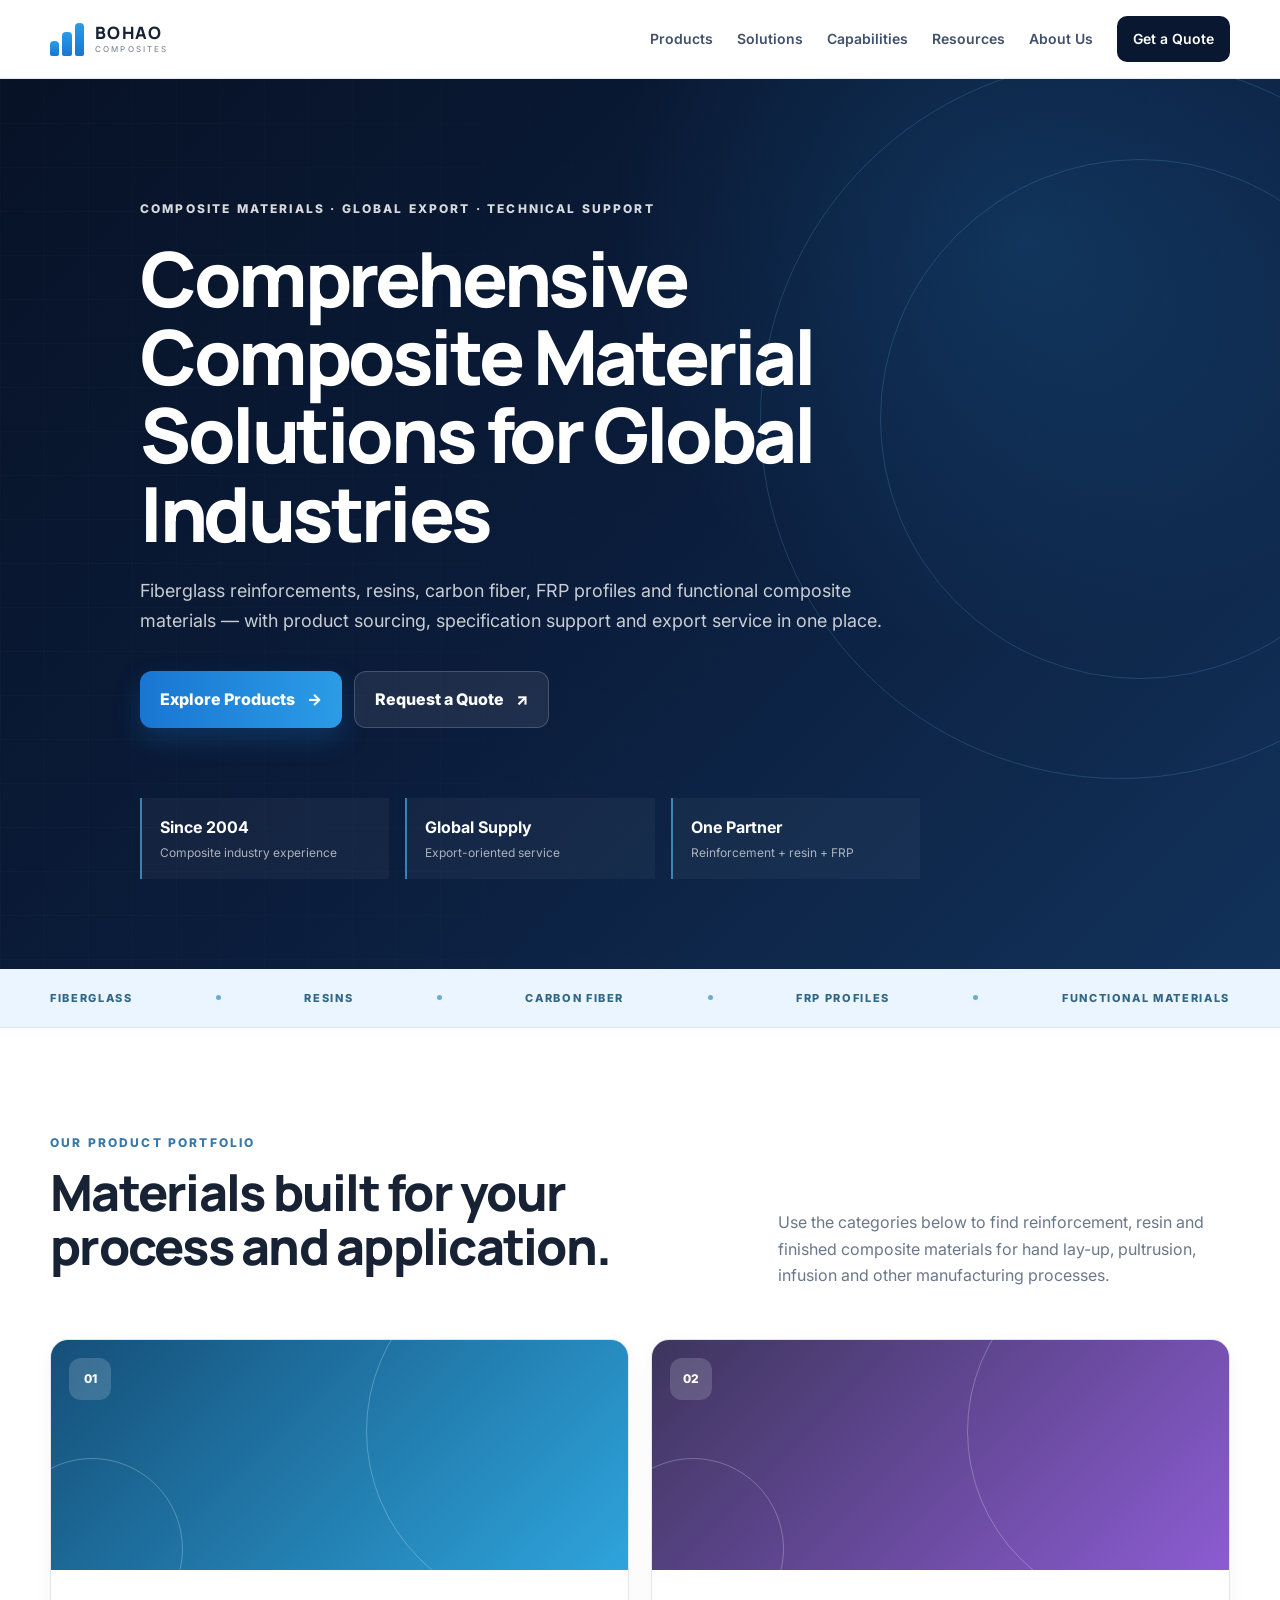
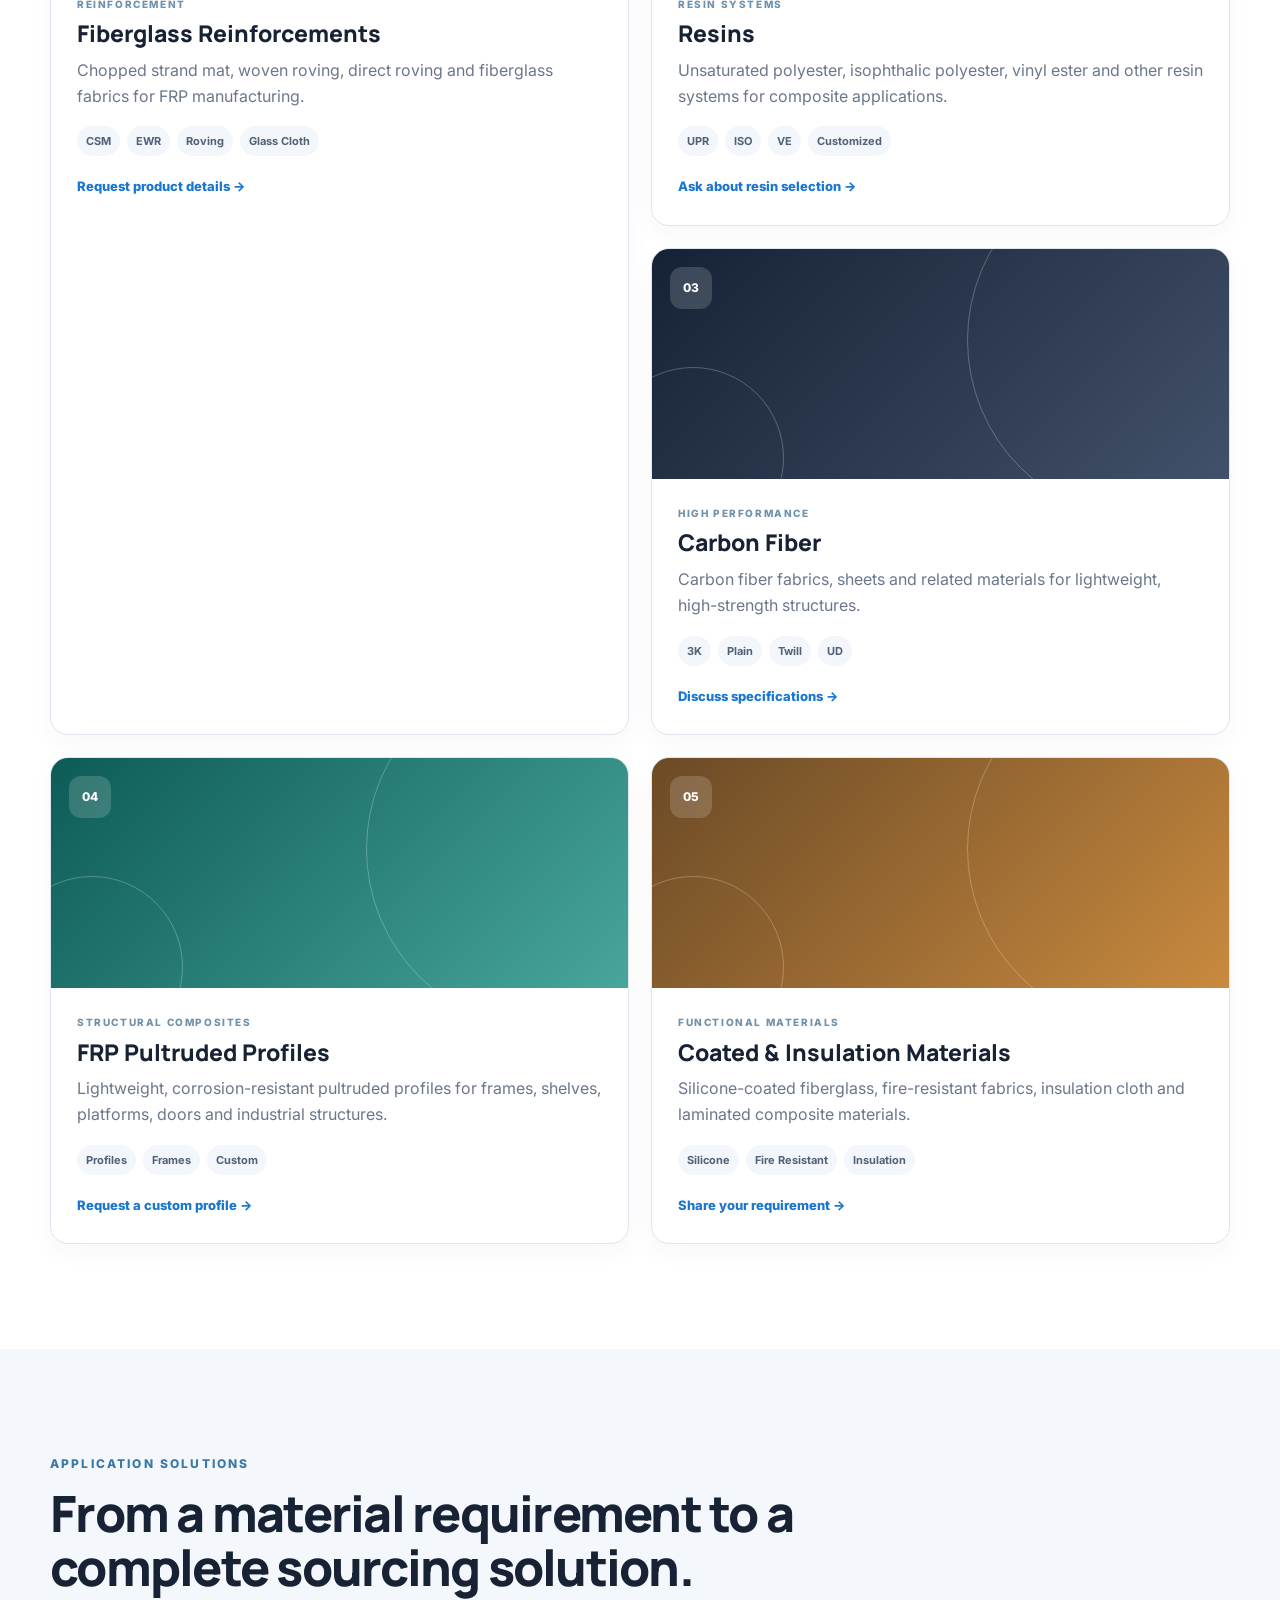
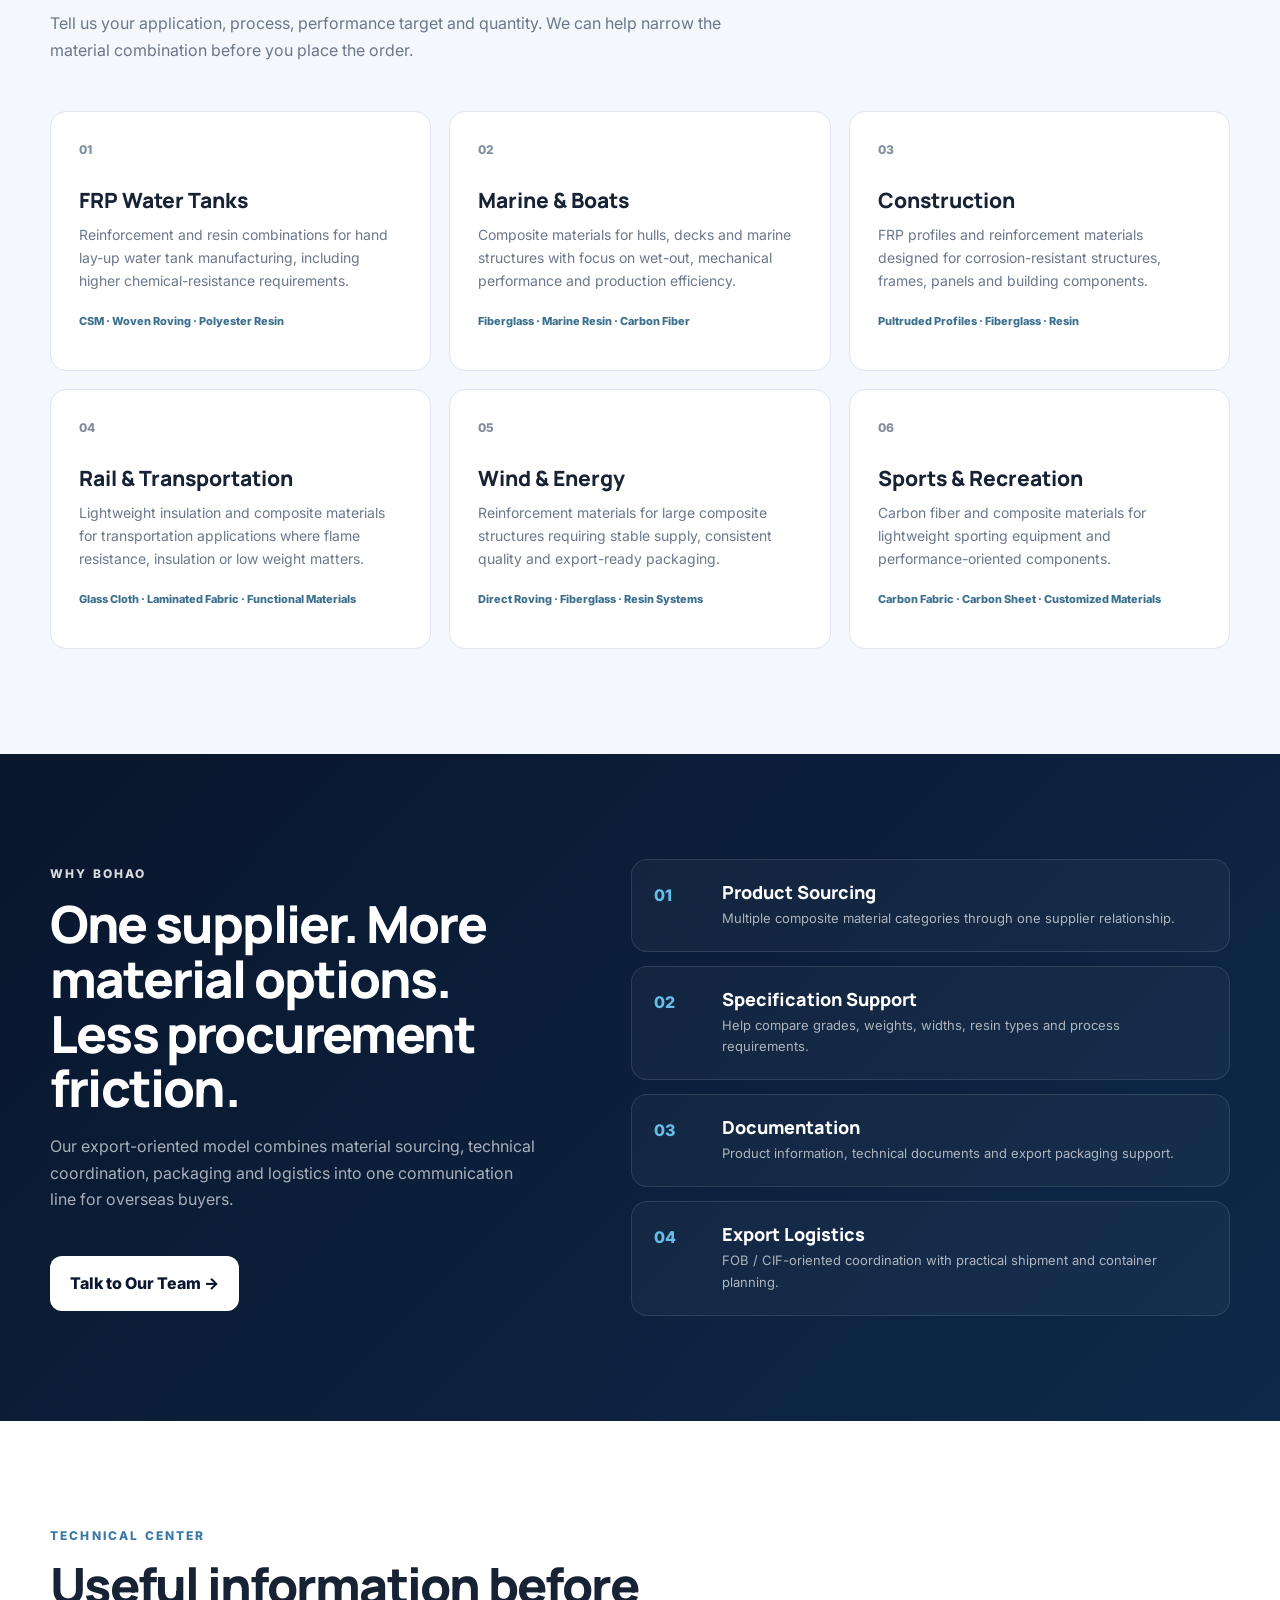
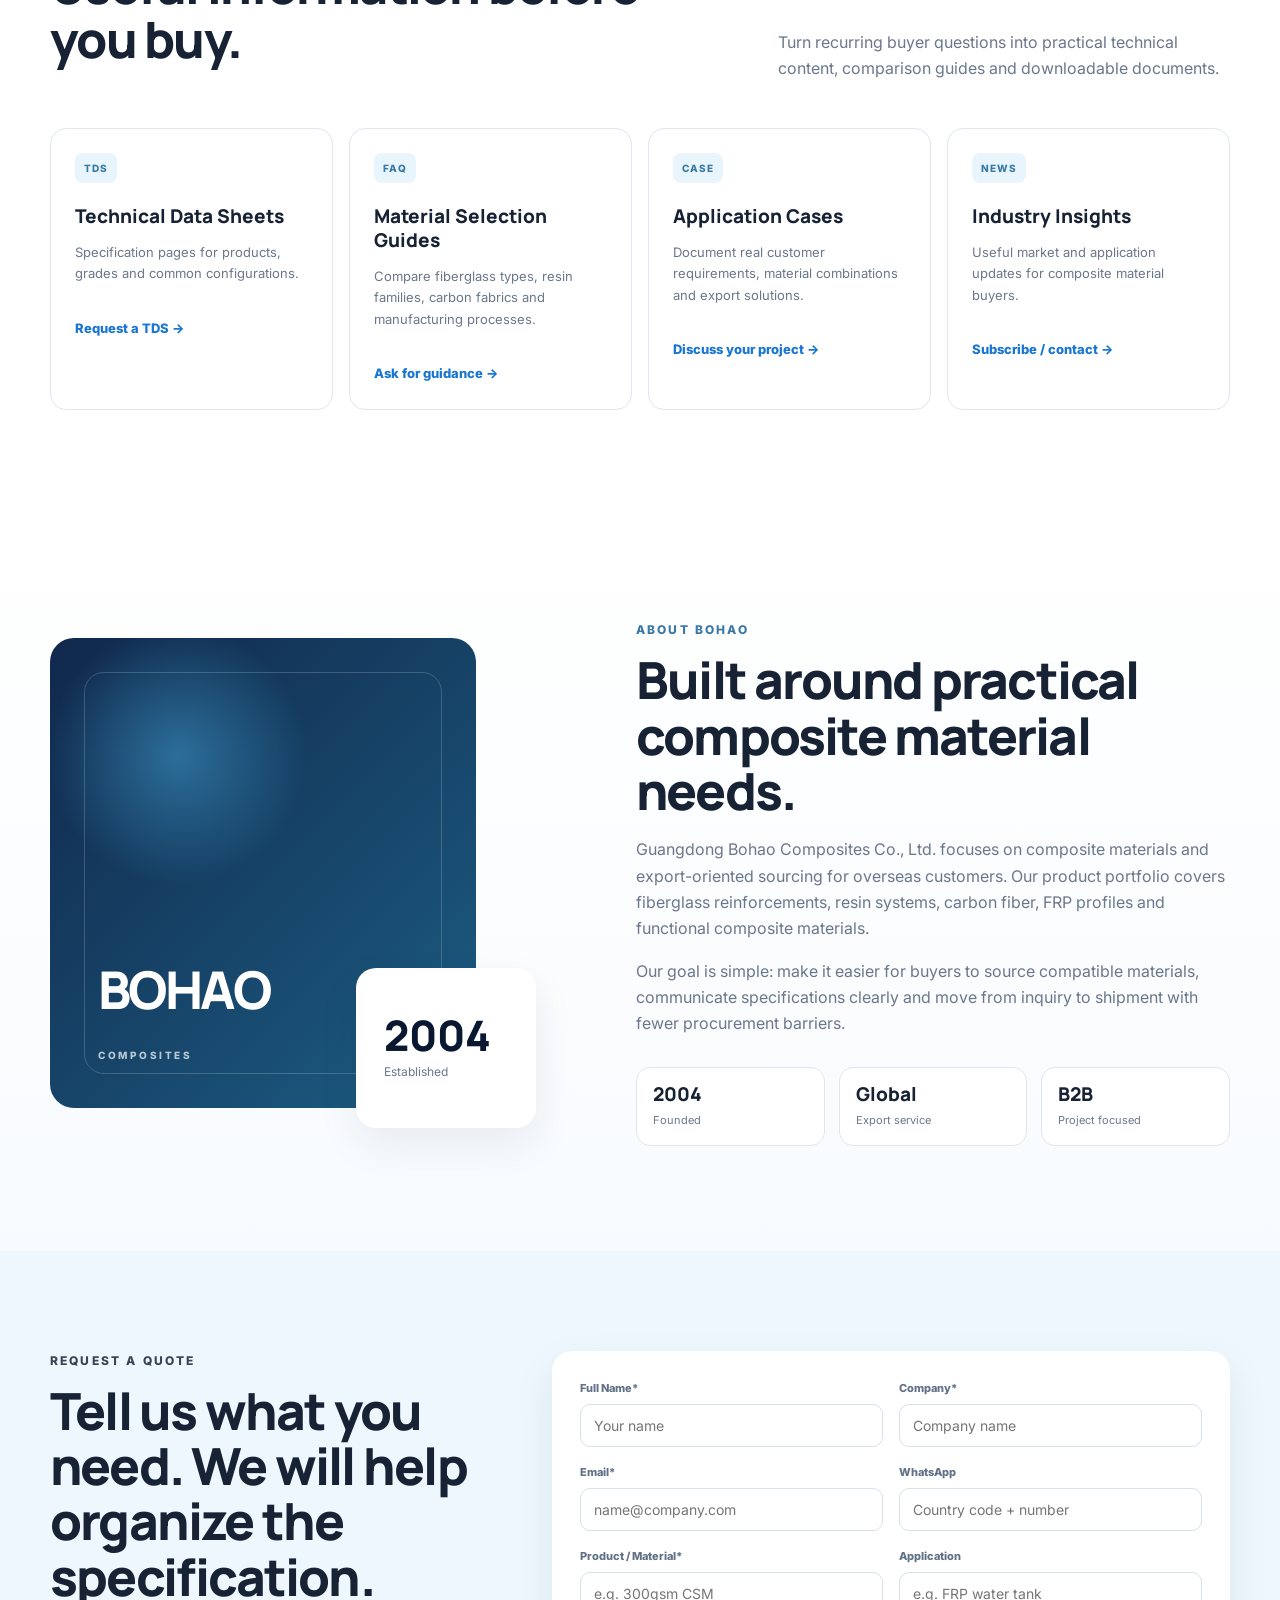
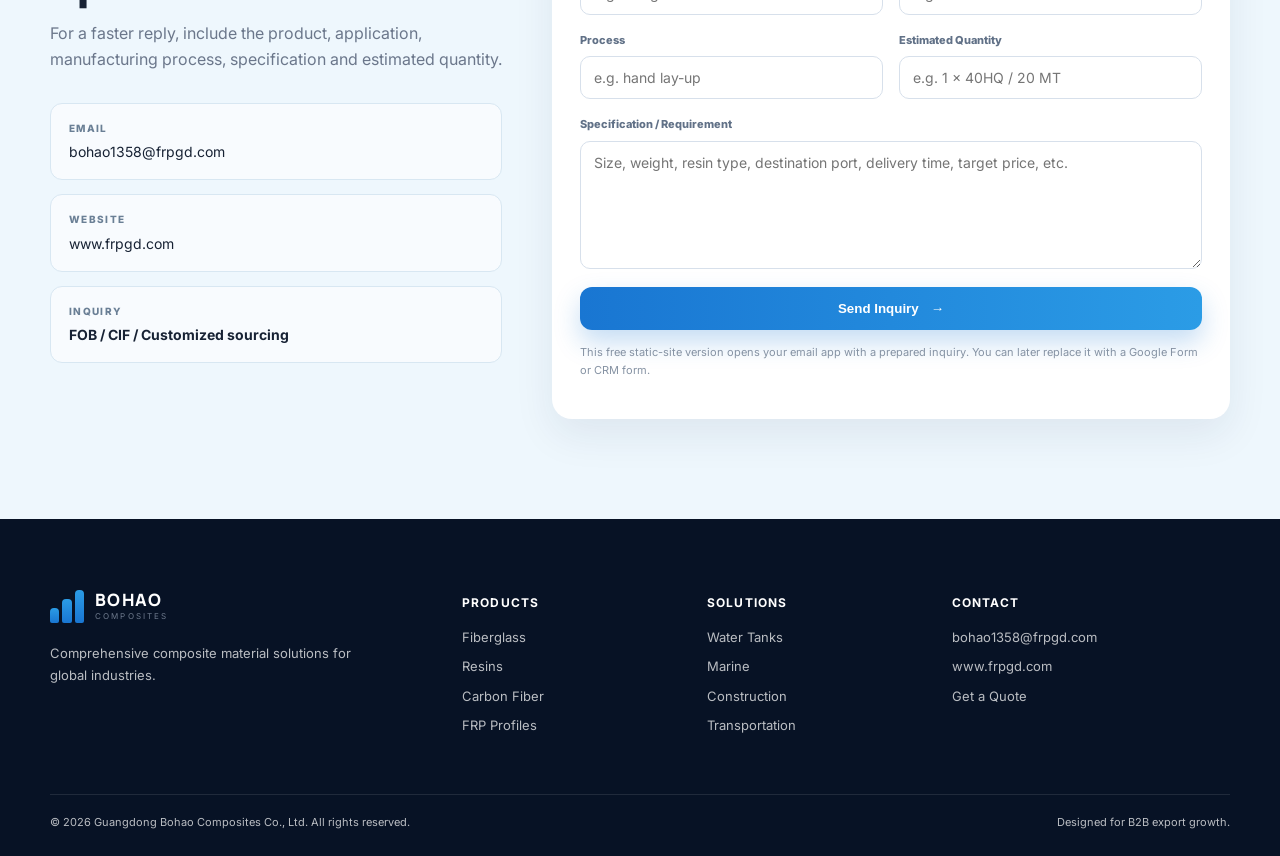
==== index.html @ f8e39180 "Add files via upload" ====
<!DOCTYPE html>
<html lang="en">
<head>
  <meta charset="UTF-8" />
  <meta name="viewport" content="width=device-width, initial-scale=1.0" />
  <meta name="description" content="Bohao Composites — comprehensive composite material solutions for global industries. Fiberglass reinforcements, resins, carbon fiber, FRP pultruded profiles and functional materials." />
  <meta name="keywords" content="fiberglass supplier, fiberglass manufacturer, unsaturated polyester resin, vinyl ester resin, carbon fiber fabric, FRP pultruded profiles, composite materials supplier China, Bohao Composites" />
  <meta name="author" content="Guangdong Bohao Composites Co., Ltd." />
  <meta property="og:title" content="Bohao Composites | Composite Material Solutions" />
  <meta property="og:description" content="Fiberglass, resins, carbon fiber, FRP profiles and technical composite material solutions for global industries." />
  <meta property="og:type" content="website" />
  <title>Bohao Composites | Comprehensive Composite Material Solutions</title>
  <link rel="icon" href="assets/favicon.svg" type="image/svg+xml" />
  <link rel="preconnect" href="https://fonts.googleapis.com" />
  <link rel="preconnect" href="https://fonts.gstatic.com" crossorigin />
  <link href="https://fonts.googleapis.com/css2?family=Inter:wght@400;500;600;700;800&family=Manrope:wght@600;700;800&display=swap" rel="stylesheet" />
  <link rel="stylesheet" href="style.css" />
</head>
<body>
  <header class="site-header" id="top">
    <div class="container nav-wrap">
      <a class="brand" href="#top" aria-label="Bohao Composites home">
        <span class="brand-mark"><span></span><span></span><span></span></span>
        <span class="brand-copy">
          <strong>BOHAO</strong>
          <small>COMPOSITES</small>
        </span>
      </a>
      <button class="nav-toggle" aria-expanded="false" aria-controls="site-nav">☰</button>
      <nav class="site-nav" id="site-nav">
        <a href="#products">Products</a>
        <a href="#solutions">Solutions</a>
        <a href="#capabilities">Capabilities</a>
        <a href="#resources">Resources</a>
        <a href="#about">About Us</a>
        <a class="nav-cta" href="#quote">Get a Quote</a>
      </nav>
    </div>
  </header>

  <main>
    <section class="hero">
      <div class="hero-grid"></div>
      <div class="container hero-content">
        <div class="eyebrow">COMPOSITE MATERIALS · GLOBAL EXPORT · TECHNICAL SUPPORT</div>
        <h1>Comprehensive Composite Material Solutions for Global Industries</h1>
        <p class="hero-lead">Fiberglass reinforcements, resins, carbon fiber, FRP profiles and functional composite materials — with product sourcing, specification support and export service in one place.</p>
        <div class="hero-actions">
          <a class="btn btn-primary" href="#products">Explore Products <span>→</span></a>
          <a class="btn btn-secondary" href="#quote">Request a Quote <span>↗</span></a>
        </div>
        <div class="hero-proof">
          <div><strong>Since 2004</strong><span>Composite industry experience</span></div>
          <div><strong>Global Supply</strong><span>Export-oriented service</span></div>
          <div><strong>One Partner</strong><span>Reinforcement + resin + FRP</span></div>
        </div>
      </div>
      <div class="hero-orb orb-1"></div>
      <div class="hero-orb orb-2"></div>
    </section>

    <section class="ticker-strip">
      <div class="container ticker-inner">
        <span>FIBERGLASS</span><i></i><span>RESINS</span><i></i><span>CARBON FIBER</span><i></i><span>FRP PROFILES</span><i></i><span>FUNCTIONAL MATERIALS</span>
      </div>
    </section>

    <section class="section" id="products">
      <div class="container">
        <div class="section-head split">
          <div>
            <div class="eyebrow dark">OUR PRODUCT PORTFOLIO</div>
            <h2>Materials built for your process and application.</h2>
          </div>
          <p>Use the categories below to find reinforcement, resin and finished composite materials for hand lay-up, pultrusion, infusion and other manufacturing processes.</p>
        </div>

        <div class="product-grid">
          <article class="product-card featured">
            <div class="product-image image-fiberglass"><span>01</span></div>
            <div class="product-body">
              <div class="tag">REINFORCEMENT</div>
              <h3>Fiberglass Reinforcements</h3>
              <p>Chopped strand mat, woven roving, direct roving and fiberglass fabrics for FRP manufacturing.</p>
              <div class="chip-row"><span>CSM</span><span>EWR</span><span>Roving</span><span>Glass Cloth</span></div>
              <a href="#quote" class="text-link">Request product details →</a>
            </div>
          </article>

          <article class="product-card">
            <div class="product-image image-resin"><span>02</span></div>
            <div class="product-body">
              <div class="tag">RESIN SYSTEMS</div>
              <h3>Resins</h3>
              <p>Unsaturated polyester, isophthalic polyester, vinyl ester and other resin systems for composite applications.</p>
              <div class="chip-row"><span>UPR</span><span>ISO</span><span>VE</span><span>Customized</span></div>
              <a href="#quote" class="text-link">Ask about resin selection →</a>
            </div>
          </article>

          <article class="product-card">
            <div class="product-image image-carbon"><span>03</span></div>
            <div class="product-body">
              <div class="tag">HIGH PERFORMANCE</div>
              <h3>Carbon Fiber</h3>
              <p>Carbon fiber fabrics, sheets and related materials for lightweight, high-strength structures.</p>
              <div class="chip-row"><span>3K</span><span>Plain</span><span>Twill</span><span>UD</span></div>
              <a href="#quote" class="text-link">Discuss specifications →</a>
            </div>
          </article>

          <article class="product-card">
            <div class="product-image image-frp"><span>04</span></div>
            <div class="product-body">
              <div class="tag">STRUCTURAL COMPOSITES</div>
              <h3>FRP Pultruded Profiles</h3>
              <p>Lightweight, corrosion-resistant pultruded profiles for frames, shelves, platforms, doors and industrial structures.</p>
              <div class="chip-row"><span>Profiles</span><span>Frames</span><span>Custom</span></div>
              <a href="#quote" class="text-link">Request a custom profile →</a>
            </div>
          </article>

          <article class="product-card">
            <div class="product-image image-functional"><span>05</span></div>
            <div class="product-body">
              <div class="tag">FUNCTIONAL MATERIALS</div>
              <h3>Coated &amp; Insulation Materials</h3>
              <p>Silicone-coated fiberglass, fire-resistant fabrics, insulation cloth and laminated composite materials.</p>
              <div class="chip-row"><span>Silicone</span><span>Fire Resistant</span><span>Insulation</span></div>
              <a href="#quote" class="text-link">Share your requirement →</a>
            </div>
          </article>
        </div>
      </div>
    </section>

    <section class="section soft" id="solutions">
      <div class="container">
        <div class="section-head">
          <div class="eyebrow dark">APPLICATION SOLUTIONS</div>
          <h2>From a material requirement to a complete sourcing solution.</h2>
          <p>Tell us your application, process, performance target and quantity. We can help narrow the material combination before you place the order.</p>
        </div>
        <div class="solution-grid">
          <article class="solution-card"><div class="solution-num">01</div><h3>FRP Water Tanks</h3><p>Reinforcement and resin combinations for hand lay-up water tank manufacturing, including higher chemical-resistance requirements.</p><span>CSM · Woven Roving · Polyester Resin</span></article>
          <article class="solution-card"><div class="solution-num">02</div><h3>Marine &amp; Boats</h3><p>Composite materials for hulls, decks and marine structures with focus on wet-out, mechanical performance and production efficiency.</p><span>Fiberglass · Marine Resin · Carbon Fiber</span></article>
          <article class="solution-card"><div class="solution-num">03</div><h3>Construction</h3><p>FRP profiles and reinforcement materials designed for corrosion-resistant structures, frames, panels and building components.</p><span>Pultruded Profiles · Fiberglass · Resin</span></article>
          <article class="solution-card"><div class="solution-num">04</div><h3>Rail &amp; Transportation</h3><p>Lightweight insulation and composite materials for transportation applications where flame resistance, insulation or low weight matters.</p><span>Glass Cloth · Laminated Fabric · Functional Materials</span></article>
          <article class="solution-card"><div class="solution-num">05</div><h3>Wind &amp; Energy</h3><p>Reinforcement materials for large composite structures requiring stable supply, consistent quality and export-ready packaging.</p><span>Direct Roving · Fiberglass · Resin Systems</span></article>
          <article class="solution-card"><div class="solution-num">06</div><h3>Sports &amp; Recreation</h3><p>Carbon fiber and composite materials for lightweight sporting equipment and performance-oriented components.</p><span>Carbon Fabric · Carbon Sheet · Customized Materials</span></article>
        </div>
      </div>
    </section>

    <section class="section dark-panel" id="capabilities">
      <div class="container capabilities-grid">
        <div>
          <div class="eyebrow">WHY BOHAO</div>
          <h2>One supplier. More material options. Less procurement friction.</h2>
          <p>Our export-oriented model combines material sourcing, technical coordination, packaging and logistics into one communication line for overseas buyers.</p>
          <a class="btn btn-light" href="#quote">Talk to Our Team →</a>
        </div>
        <div class="cap-list">
          <div class="cap-item"><span>01</span><div><h3>Product Sourcing</h3><p>Multiple composite material categories through one supplier relationship.</p></div></div>
          <div class="cap-item"><span>02</span><div><h3>Specification Support</h3><p>Help compare grades, weights, widths, resin types and process requirements.</p></div></div>
          <div class="cap-item"><span>03</span><div><h3>Documentation</h3><p>Product information, technical documents and export packaging support.</p></div></div>
          <div class="cap-item"><span>04</span><div><h3>Export Logistics</h3><p>FOB / CIF-oriented coordination with practical shipment and container planning.</p></div></div>
        </div>
      </div>
    </section>

    <section class="section" id="resources">
      <div class="container">
        <div class="section-head split">
          <div>
            <div class="eyebrow dark">TECHNICAL CENTER</div>
            <h2>Useful information before you buy.</h2>
          </div>
          <p>Turn recurring buyer questions into practical technical content, comparison guides and downloadable documents.</p>
        </div>
        <div class="resource-grid">
          <article class="resource-card"><div class="resource-icon">TDS</div><h3>Technical Data Sheets</h3><p>Specification pages for products, grades and common configurations.</p><a href="#quote" class="text-link">Request a TDS →</a></article>
          <article class="resource-card"><div class="resource-icon">FAQ</div><h3>Material Selection Guides</h3><p>Compare fiberglass types, resin families, carbon fabrics and manufacturing processes.</p><a href="#quote" class="text-link">Ask for guidance →</a></article>
          <article class="resource-card"><div class="resource-icon">CASE</div><h3>Application Cases</h3><p>Document real customer requirements, material combinations and export solutions.</p><a href="#quote" class="text-link">Discuss your project →</a></article>
          <article class="resource-card"><div class="resource-icon">NEWS</div><h3>Industry Insights</h3><p>Useful market and application updates for composite material buyers.</p><a href="#quote" class="text-link">Subscribe / contact →</a></article>
        </div>
      </div>
    </section>

    <section class="section about-section" id="about">
      <div class="container about-grid">
        <div class="about-visual">
          <div class="visual-card large"><div class="visual-label">BOHAO<br/><small>COMPOSITES</small></div></div>
          <div class="visual-card mini"><strong>2004</strong><span>Established</span></div>
        </div>
        <div class="about-copy">
          <div class="eyebrow dark">ABOUT BOHAO</div>
          <h2>Built around practical composite material needs.</h2>
          <p>Guangdong Bohao Composites Co., Ltd. focuses on composite materials and export-oriented sourcing for overseas customers. Our product portfolio covers fiberglass reinforcements, resin systems, carbon fiber, FRP profiles and functional composite materials.</p>
          <p>Our goal is simple: make it easier for buyers to source compatible materials, communicate specifications clearly and move from inquiry to shipment with fewer procurement barriers.</p>
          <div class="about-stats">
            <div><strong>2004</strong><span>Founded</span></div>
            <div><strong>Global</strong><span>Export service</span></div>
            <div><strong>B2B</strong><span>Project focused</span></div>
          </div>
        </div>
      </div>
    </section>

    <section class="quote-section" id="quote">
      <div class="container quote-grid">
        <div class="quote-copy">
          <div class="eyebrow">REQUEST A QUOTE</div>
          <h2>Tell us what you need. We will help organize the specification.</h2>
          <p>For a faster reply, include the product, application, manufacturing process, specification and estimated quantity.</p>
          <div class="contact-lines">
            <div><span>Email</span><a href="mailto:bohao1358@frpgd.com">bohao1358@frpgd.com</a></div>
            <div><span>Website</span><a href="https://www.frpgd.com" target="_blank" rel="noreferrer">www.frpgd.com</a></div>
            <div><span>Inquiry</span><strong>FOB / CIF / Customized sourcing</strong></div>
          </div>
        </div>
        <form class="quote-form" id="quote-form">
          <div class="form-grid">
            <label>Full Name*<input required name="name" type="text" placeholder="Your name" /></label>
            <label>Company*<input required name="company" type="text" placeholder="Company name" /></label>
            <label>Email*<input required name="email" type="email" placeholder="name@company.com" /></label>
            <label>WhatsApp<input name="whatsapp" type="text" placeholder="Country code + number" /></label>
            <label>Product / Material*<input required name="product" type="text" placeholder="e.g. 300gsm CSM" /></label>
            <label>Application<input name="application" type="text" placeholder="e.g. FRP water tank" /></label>
            <label>Process<input name="process" type="text" placeholder="e.g. hand lay-up" /></label>
            <label>Estimated Quantity<input name="quantity" type="text" placeholder="e.g. 1 x 40HQ / 20 MT" /></label>
            <label class="full">Specification / Requirement<textarea name="message" rows="6" placeholder="Size, weight, resin type, destination port, delivery time, target price, etc."></textarea></label>
          </div>
          <button class="btn btn-primary form-btn" type="submit">Send Inquiry <span>→</span></button>
          <p class="form-note">This free static-site version opens your email app with a prepared inquiry. You can later replace it with a Google Form or CRM form.</p>
          <div class="form-status" id="form-status" role="status" aria-live="polite"></div>
        </form>
      </div>
    </section>
  </main>

  <footer class="site-footer">
    <div class="container footer-grid">
      <div>
        <a class="brand footer-brand" href="#top"><span class="brand-mark"><span></span><span></span><span></span></span><span class="brand-copy"><strong>BOHAO</strong><small>COMPOSITES</small></span></a>
        <p>Comprehensive composite material solutions for global industries.</p>
      </div>
      <div><h4>Products</h4><a href="#products">Fiberglass</a><a href="#products">Resins</a><a href="#products">Carbon Fiber</a><a href="#products">FRP Profiles</a></div>
      <div><h4>Solutions</h4><a href="#solutions">Water Tanks</a><a href="#solutions">Marine</a><a href="#solutions">Construction</a><a href="#solutions">Transportation</a></div>
      <div><h4>Contact</h4><a href="mailto:bohao1358@frpgd.com">bohao1358@frpgd.com</a><a href="https://www.frpgd.com" target="_blank" rel="noreferrer">www.frpgd.com</a><a href="#quote">Get a Quote</a></div>
    </div>
    <div class="container footer-bottom"><span>© <span id="year"></span> Guangdong Bohao Composites Co., Ltd. All rights reserved.</span><span>Designed for B2B export growth.</span></div>
  </footer>

  <script src="script.js"></script>
</body>
</html>
---- style.css ----
:root {
  --navy: #0a1730;
  --navy-2: #10284d;
  --ink: #172234;
  --muted: #6b778b;
  --line: #dfe6ef;
  --soft: #f4f7fb;
  --blue: #1976d2;
  --blue-2: #2b9ce6;
  --white: #ffffff;
  --max: 1180px;
  --radius: 18px;
  --shadow: 0 16px 40px rgba(20, 39, 72, .08);
}
* { box-sizing: border-box; }
html { scroll-behavior: smooth; }
body { margin: 0; font-family: Inter, Arial, sans-serif; color: var(--ink); background: #fff; line-height: 1.65; }
a { color: inherit; text-decoration: none; }
.container { width: min(calc(100% - 40px), var(--max)); margin: 0 auto; }
.site-header { position: sticky; top: 0; z-index: 20; background: rgba(255,255,255,.94); backdrop-filter: blur(12px); border-bottom: 1px solid rgba(223,230,239,.85); }
.nav-wrap { min-height: 78px; display: flex; align-items: center; justify-content: space-between; gap: 24px; }
.brand { display: inline-flex; align-items: center; gap: 11px; }
.brand-mark { width: 34px; height: 34px; display: grid; grid-template-columns: repeat(3, 1fr); gap: 3px; align-items: end; }
.brand-mark span { display: block; background: linear-gradient(180deg, var(--blue-2), var(--blue)); border-radius: 4px 4px 2px 2px; }
.brand-mark span:nth-child(1) { height: 15px; }
.brand-mark span:nth-child(2) { height: 24px; }
.brand-mark span:nth-child(3) { height: 33px; }
.brand-copy { display: grid; line-height: 1.05; }
.brand-copy strong { font: 800 17px/1 Manrope, sans-serif; letter-spacing: .08em; }
.brand-copy small { margin-top: 4px; color: #6e7a8d; font-size: 8px; letter-spacing: .27em; }
.site-nav { display: flex; align-items: center; gap: 24px; font-size: 14px; font-weight: 600; }
.site-nav > a { color: #41516a; transition: color .2s; }
.site-nav > a:hover { color: var(--blue); }
.nav-cta { padding: 11px 16px; background: var(--navy); color: #fff !important; border-radius: 10px; }
.nav-toggle { display: none; border: 1px solid var(--line); background: #fff; border-radius: 10px; font-size: 20px; padding: 6px 10px; }
.hero { position: relative; overflow: hidden; min-height: 690px; background: radial-gradient(circle at 80% 18%, rgba(43,156,230,.18), transparent 33%), linear-gradient(135deg, #071226 0%, #0b1d3c 52%, #12325a 100%); color: #fff; }
.hero-grid { position: absolute; inset: 0; opacity: .28; background-image: linear-gradient(rgba(255,255,255,.06) 1px, transparent 1px), linear-gradient(90deg, rgba(255,255,255,.06) 1px, transparent 1px); background-size: 44px 44px; mask-image: linear-gradient(90deg, black, transparent 75%); }
.hero-content { position: relative; z-index: 2; padding: 120px 0 90px; max-width: 1000px; }
.eyebrow { font-size: 12px; font-weight: 800; letter-spacing: .18em; opacity: .84; }
.eyebrow.dark { color: #3a78a8; opacity: 1; }
.hero h1 { max-width: 920px; margin: 20px 0 24px; font: 800 clamp(40px, 6vw, 76px)/1.03 Manrope, sans-serif; letter-spacing: -.045em; }
.hero-lead { max-width: 760px; color: rgba(255,255,255,.78); font-size: 18px; }
.hero-actions { display: flex; flex-wrap: wrap; gap: 12px; margin-top: 36px; }
.btn { display: inline-flex; align-items: center; justify-content: center; gap: 12px; border: none; cursor: pointer; border-radius: 12px; padding: 14px 20px; font-weight: 800; transition: transform .2s, box-shadow .2s, background .2s; }
.btn:hover { transform: translateY(-2px); }
.btn-primary { background: linear-gradient(90deg, var(--blue), var(--blue-2)); color: #fff; box-shadow: 0 12px 26px rgba(25,118,210,.25); }
.btn-secondary { background: rgba(255,255,255,.08); color: #fff; border: 1px solid rgba(255,255,255,.18); }
.btn-light { background: #fff; color: var(--navy); }
.hero-proof { display: grid; grid-template-columns: repeat(3, minmax(0, 1fr)); max-width: 780px; gap: 16px; margin-top: 70px; }
.hero-proof div { padding: 16px 18px; border-left: 2px solid rgba(80,179,235,.65); background: rgba(255,255,255,.04); }
.hero-proof strong { display: block; font-size: 16px; }
.hero-proof span { display: block; margin-top: 3px; color: rgba(255,255,255,.64); font-size: 12px; }
.hero-orb { position: absolute; border: 1px solid rgba(102, 190, 241, .2); border-radius: 50%; }
.orb-1 { width: 520px; height: 520px; right: -120px; top: 80px; }
.orb-2 { width: 720px; height: 720px; right: -200px; top: -20px; }
.ticker-strip { background: #eaf5ff; color: #316686; border-bottom: 1px solid #d4eafb; }
.ticker-inner { min-height: 58px; display: flex; align-items: center; justify-content: space-between; gap: 16px; font-size: 11px; font-weight: 800; letter-spacing: .15em; }
.ticker-inner i { width: 5px; height: 5px; border-radius: 50%; background: #69abd3; display: block; }
.section { padding: 105px 0; }
.section.soft { background: var(--soft); }
.section-head { max-width: 800px; }
.section-head.split { max-width: none; display: grid; grid-template-columns: 1.2fr .8fr; gap: 50px; align-items: end; }
.section-head h2 { margin: 12px 0 16px; font: 800 clamp(32px, 4vw, 50px)/1.08 Manrope, sans-serif; letter-spacing: -.035em; }
.section-head p { color: var(--muted); max-width: 690px; margin: 0; }
.product-grid { display: grid; grid-template-columns: repeat(2, minmax(0,1fr)); gap: 22px; margin-top: 50px; }
.product-card { border: 1px solid var(--line); border-radius: var(--radius); overflow: hidden; background: #fff; box-shadow: 0 8px 25px rgba(25,45,80,.04); }
.product-card.featured { grid-row: span 2; }
.product-image { min-height: 230px; padding: 18px; position: relative; overflow: hidden; }
.product-image::before, .product-image::after { content: ''; position: absolute; border-radius: 50%; border: 1px solid rgba(255,255,255,.25); }
.product-image::before { width: 360px; height: 360px; right: -100px; top: -90px; }
.product-image::after { width: 180px; height: 180px; left: -50px; bottom: -70px; }
.product-image span { position: relative; z-index: 2; display: inline-flex; width: 42px; height: 42px; border-radius: 12px; align-items: center; justify-content: center; background: rgba(255,255,255,.16); color: #fff; font-weight: 800; font-size: 12px; }
.image-fiberglass { background: linear-gradient(135deg,#154f79,#2ea4dc); }
.image-resin { background: linear-gradient(135deg,#3d355d,#8c5cd2); }
.image-carbon { background: linear-gradient(135deg,#152236,#425069); }
.image-frp { background: linear-gradient(135deg,#0d5b57,#48a69b); }
.image-functional { background: linear-gradient(135deg,#6b4a26,#c98a3f); }
.product-body { padding: 26px; }
.tag { color: #6f91ac; font-size: 10px; font-weight: 800; letter-spacing: .16em; }
.product-body h3 { margin: 8px 0 10px; font: 800 23px/1.15 Manrope, sans-serif; }
.product-body p { color: var(--muted); margin: 0; }
.chip-row { display: flex; flex-wrap: wrap; gap: 7px; margin-top: 17px; }
.chip-row span { padding: 6px 9px; background: #f3f6fa; color: #516178; border-radius: 999px; font-size: 11px; font-weight: 700; }
.text-link { display: inline-block; margin-top: 20px; color: var(--blue); font-size: 13px; font-weight: 800; }
.solution-grid { display: grid; grid-template-columns: repeat(3, minmax(0,1fr)); gap: 18px; margin-top: 48px; }
.solution-card { min-height: 260px; padding: 28px; background: #fff; border: 1px solid var(--line); border-radius: 16px; transition: transform .2s, box-shadow .2s; }
.solution-card:hover { transform: translateY(-4px); box-shadow: var(--shadow); }
.solution-num { font-size: 12px; font-weight: 800; color: #7e8da0; }
.solution-card h3 { margin: 28px 0 10px; font: 800 21px/1.2 Manrope, sans-serif; }
.solution-card p { color: var(--muted); margin: 0; font-size: 14px; }
.solution-card span { display: inline-block; margin-top: 20px; color: #3b708f; font-size: 11px; font-weight: 800; }
.dark-panel { background: linear-gradient(135deg, #09162c 0%, #0e294b 100%); color: #fff; }
.capabilities-grid { display: grid; grid-template-columns: .9fr 1.1fr; gap: 90px; align-items: center; }
.dark-panel h2 { margin: 12px 0 18px; font: 800 clamp(34px, 4vw, 56px)/1.07 Manrope, sans-serif; letter-spacing: -.035em; }
.dark-panel p { color: rgba(255,255,255,.65); }
.dark-panel .btn { margin-top: 28px; }
.cap-list { display: grid; gap: 14px; }
.cap-item { display: grid; grid-template-columns: 50px 1fr; gap: 18px; padding: 22px; border: 1px solid rgba(255,255,255,.11); border-radius: 16px; background: rgba(255,255,255,.035); }
.cap-item > span { color: #66bde9; font-weight: 800; }
.cap-item h3 { margin: 0 0 4px; font: 800 18px/1.2 Manrope, sans-serif; }
.cap-item p { margin: 0; font-size: 13px; }
.resource-grid { display: grid; grid-template-columns: repeat(4, minmax(0,1fr)); gap: 16px; margin-top: 46px; }
.resource-card { padding: 24px; border: 1px solid var(--line); border-radius: 16px; }
.resource-icon { display: inline-flex; padding: 7px 9px; border-radius: 8px; background: #e9f5fd; color: #397aa3; font-size: 10px; font-weight: 800; letter-spacing: .1em; }
.resource-card h3 { margin: 22px 0 8px; font: 800 19px/1.25 Manrope, sans-serif; }
.resource-card p { color: var(--muted); font-size: 13px; }
.about-section { background: linear-gradient(180deg, #fff, #f8fbfe); }
.about-grid { display: grid; grid-template-columns: .9fr 1.1fr; gap: 100px; align-items: center; }
.about-visual { position: relative; min-height: 490px; }
.visual-card.large { position: absolute; inset: 0 60px 20px 0; border-radius: 24px; background: radial-gradient(circle at 30% 25%, rgba(68,165,217,.5), transparent 28%), linear-gradient(135deg,#10284b,#1d5d83); overflow: hidden; }
.visual-card.large::before { content: ''; position: absolute; inset: 34px; border: 1px solid rgba(255,255,255,.18); border-radius: 20px; }
.visual-label { position: absolute; left: 48px; bottom: 44px; color: #fff; font: 800 52px/0.95 Manrope, sans-serif; letter-spacing: -.05em; }
.visual-label small { font: 800 10px/1 Inter, sans-serif; letter-spacing: .25em; opacity: .7; }
.visual-card.mini { position: absolute; right: 0; bottom: 0; width: 180px; min-height: 160px; border-radius: 20px; padding: 28px; background: #fff; box-shadow: var(--shadow); display: grid; align-content: center; }
.visual-card.mini strong { font: 800 42px/1 Manrope, sans-serif; color: var(--navy); }
.visual-card.mini span { margin-top: 6px; color: var(--muted); font-size: 12px; }
.about-copy h2 { margin: 12px 0 18px; font: 800 clamp(33px, 4vw, 52px)/1.08 Manrope, sans-serif; letter-spacing: -.035em; }
.about-copy p { color: var(--muted); }
.about-stats { display: grid; grid-template-columns: repeat(3,1fr); gap: 14px; margin-top: 30px; }
.about-stats div { padding: 16px; border: 1px solid var(--line); border-radius: 14px; background: #fff; }
.about-stats strong { display: block; font: 800 19px/1.1 Manrope, sans-serif; }
.about-stats span { display: block; margin-top: 6px; color: var(--muted); font-size: 11px; }
.quote-section { padding: 100px 0; background: #eef7fd; }
.quote-grid { display: grid; grid-template-columns: .8fr 1.2fr; gap: 50px; align-items: start; }
.quote-copy h2 { margin: 12px 0 16px; font: 800 clamp(34px, 4vw, 56px)/1.08 Manrope, sans-serif; letter-spacing: -.035em; }
.quote-copy > p { color: var(--muted); }
.contact-lines { display: grid; gap: 14px; margin-top: 30px; }
.contact-lines div { padding: 16px 18px; border: 1px solid #d8e7f2; border-radius: 12px; background: rgba(255,255,255,.6); }
.contact-lines span { display: block; color: #6a7f95; font-size: 10px; font-weight: 800; letter-spacing: .13em; text-transform: uppercase; }
.contact-lines a, .contact-lines strong { display: block; margin-top: 4px; font-size: 14px; }
.quote-form { padding: 28px; border-radius: 20px; background: #fff; box-shadow: var(--shadow); }
.form-grid { display: grid; grid-template-columns: repeat(2, minmax(0,1fr)); gap: 16px; }
.form-grid label { font-size: 11px; color: #617187; font-weight: 800; }
.form-grid label.full { grid-column: 1/-1; }
.form-grid input, .form-grid textarea { display: block; width: 100%; margin-top: 7px; padding: 12px 13px; border: 1px solid #d7e0eb; border-radius: 10px; outline: none; font: 14px Inter, sans-serif; color: var(--ink); }
.form-grid input:focus, .form-grid textarea:focus { border-color: var(--blue); box-shadow: 0 0 0 3px rgba(25,118,210,.09); }
.form-btn { width: 100%; margin-top: 18px; }
.form-note { margin: 13px 0 0; color: #8592a3; font-size: 11px; }
.form-status { margin-top: 12px; color: #2a638e; font-weight: 700; font-size: 12px; }
.site-footer { background: #071225; color: rgba(255,255,255,.72); padding: 70px 0 24px; }
.footer-grid { display: grid; grid-template-columns: 1.3fr .7fr .7fr 1fr; gap: 50px; }
.footer-brand { color: #fff; }
.site-footer p { max-width: 320px; font-size: 13px; }
.site-footer h4 { margin: 4px 0 14px; color: #fff; font-size: 12px; letter-spacing: .1em; text-transform: uppercase; }
.site-footer > .container a:not(.brand) { display: block; margin: 8px 0; font-size: 13px; }
.footer-bottom { display: flex; justify-content: space-between; gap: 20px; border-top: 1px solid rgba(255,255,255,.1); margin-top: 50px; padding-top: 18px; font-size: 11px; }
@media (max-width: 980px) {
  .site-nav { gap: 15px; }
  .section-head.split, .capabilities-grid, .about-grid, .quote-grid { grid-template-columns: 1fr; gap: 40px; }
  .solution-grid { grid-template-columns: repeat(2, 1fr); }
  .resource-grid { grid-template-columns: repeat(2, 1fr); }
  .about-visual { max-width: 630px; }
  .footer-grid { grid-template-columns: repeat(2,1fr); }
}
@media (max-width: 740px) {
  .container { width: min(calc(100% - 28px), var(--max)); }
  .nav-toggle { display: block; }
  .site-nav { display: none; position: absolute; left: 14px; right: 14px; top: 72px; padding: 16px; background: #fff; border: 1px solid var(--line); border-radius: 14px; box-shadow: var(--shadow); flex-direction: column; align-items: stretch; }
  .site-nav.open { display: flex; }
  .nav-cta { text-align: center; }
  .hero-content { padding: 88px 0 75px; }
  .hero h1 { font-size: 47px; }
  .hero-lead { font-size: 16px; }
  .hero-proof { grid-template-columns: 1fr; margin-top: 50px; }
  .ticker-inner { overflow-x: auto; justify-content: flex-start; white-space: nowrap; padding: 12px 0; }
  .product-grid, .solution-grid, .resource-grid, .form-grid { grid-template-columns: 1fr; }
  .product-card.featured { grid-row: auto; }
  .section { padding: 75px 0; }
  .about-visual { min-height: 390px; }
  .visual-label { font-size: 38px; left: 32px; bottom: 30px; }
  .visual-card.large { inset: 0 28px 15px 0; }
  .visual-card.mini { width: 150px; min-height: 130px; padding: 22px; }
  .about-stats { grid-template-columns: 1fr; }
  .footer-grid { grid-template-columns: 1fr; gap: 28px; }
  .footer-bottom { flex-direction: column; }
}
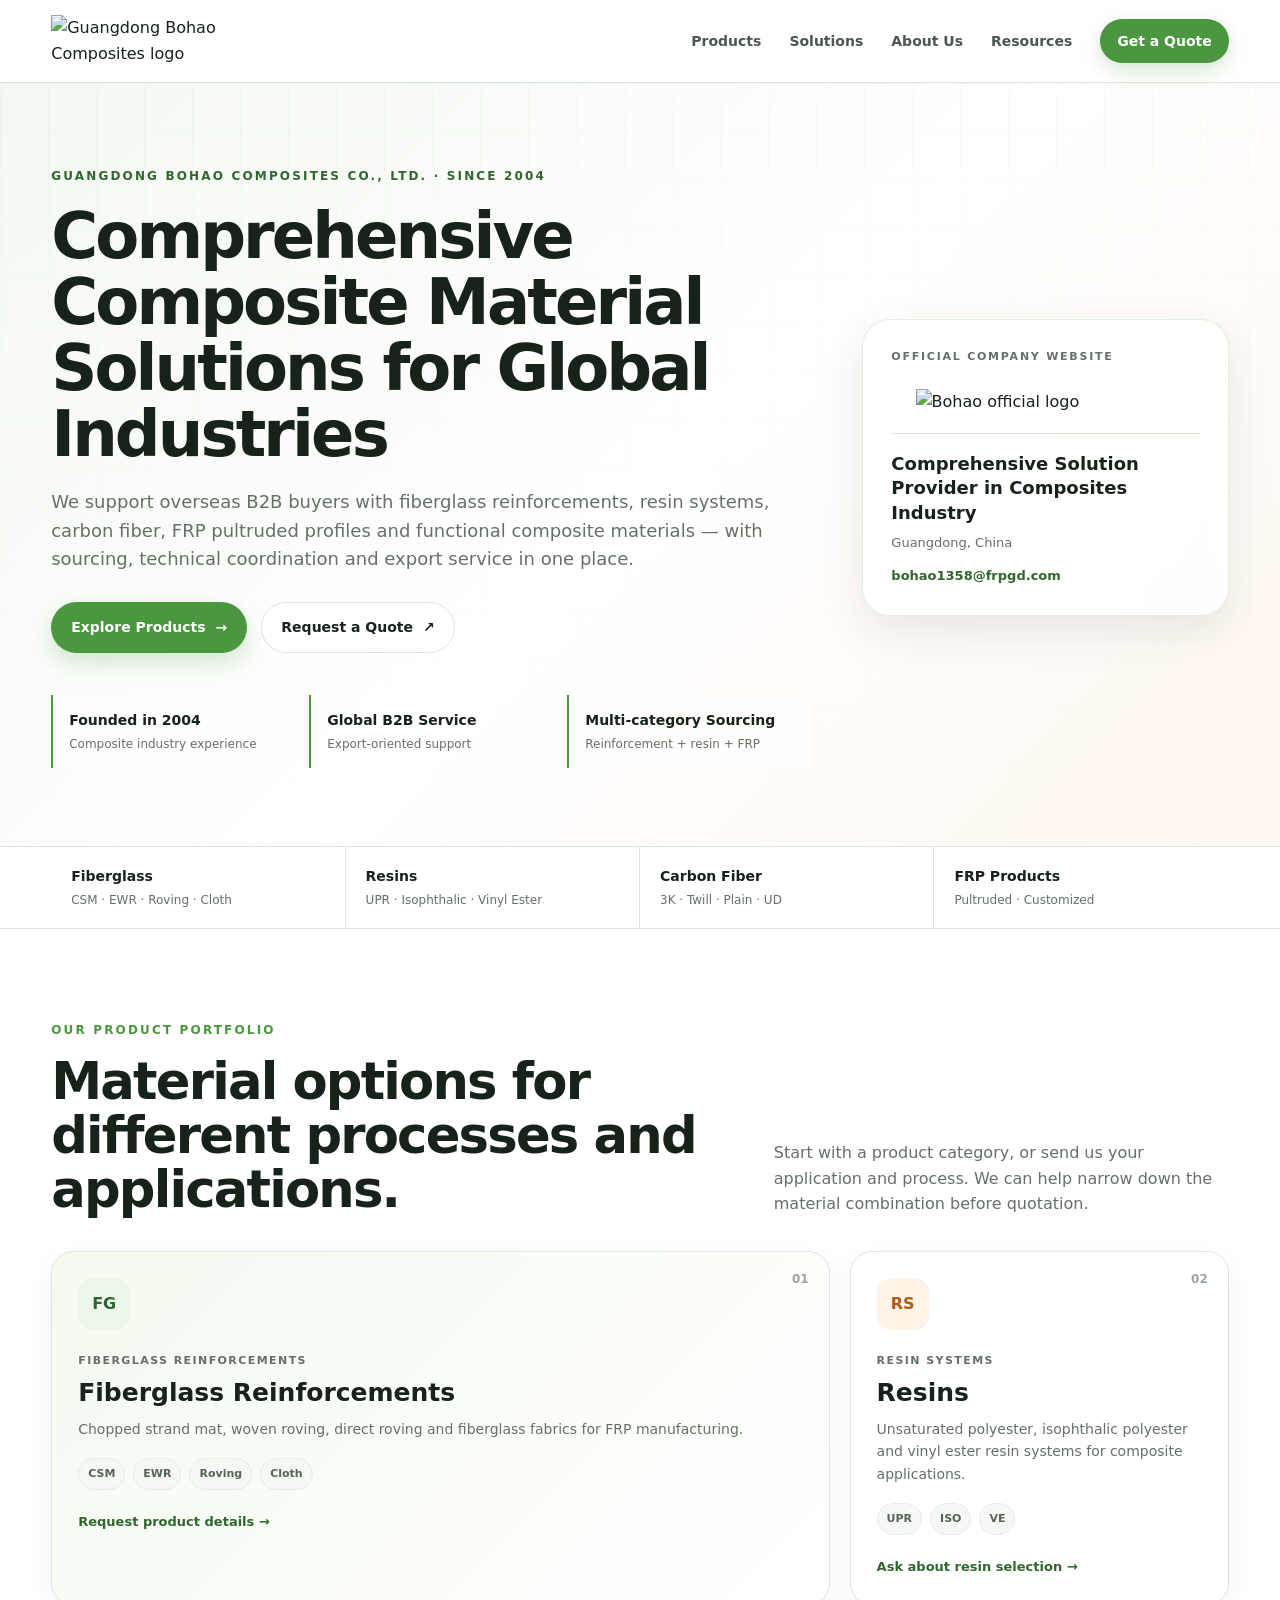
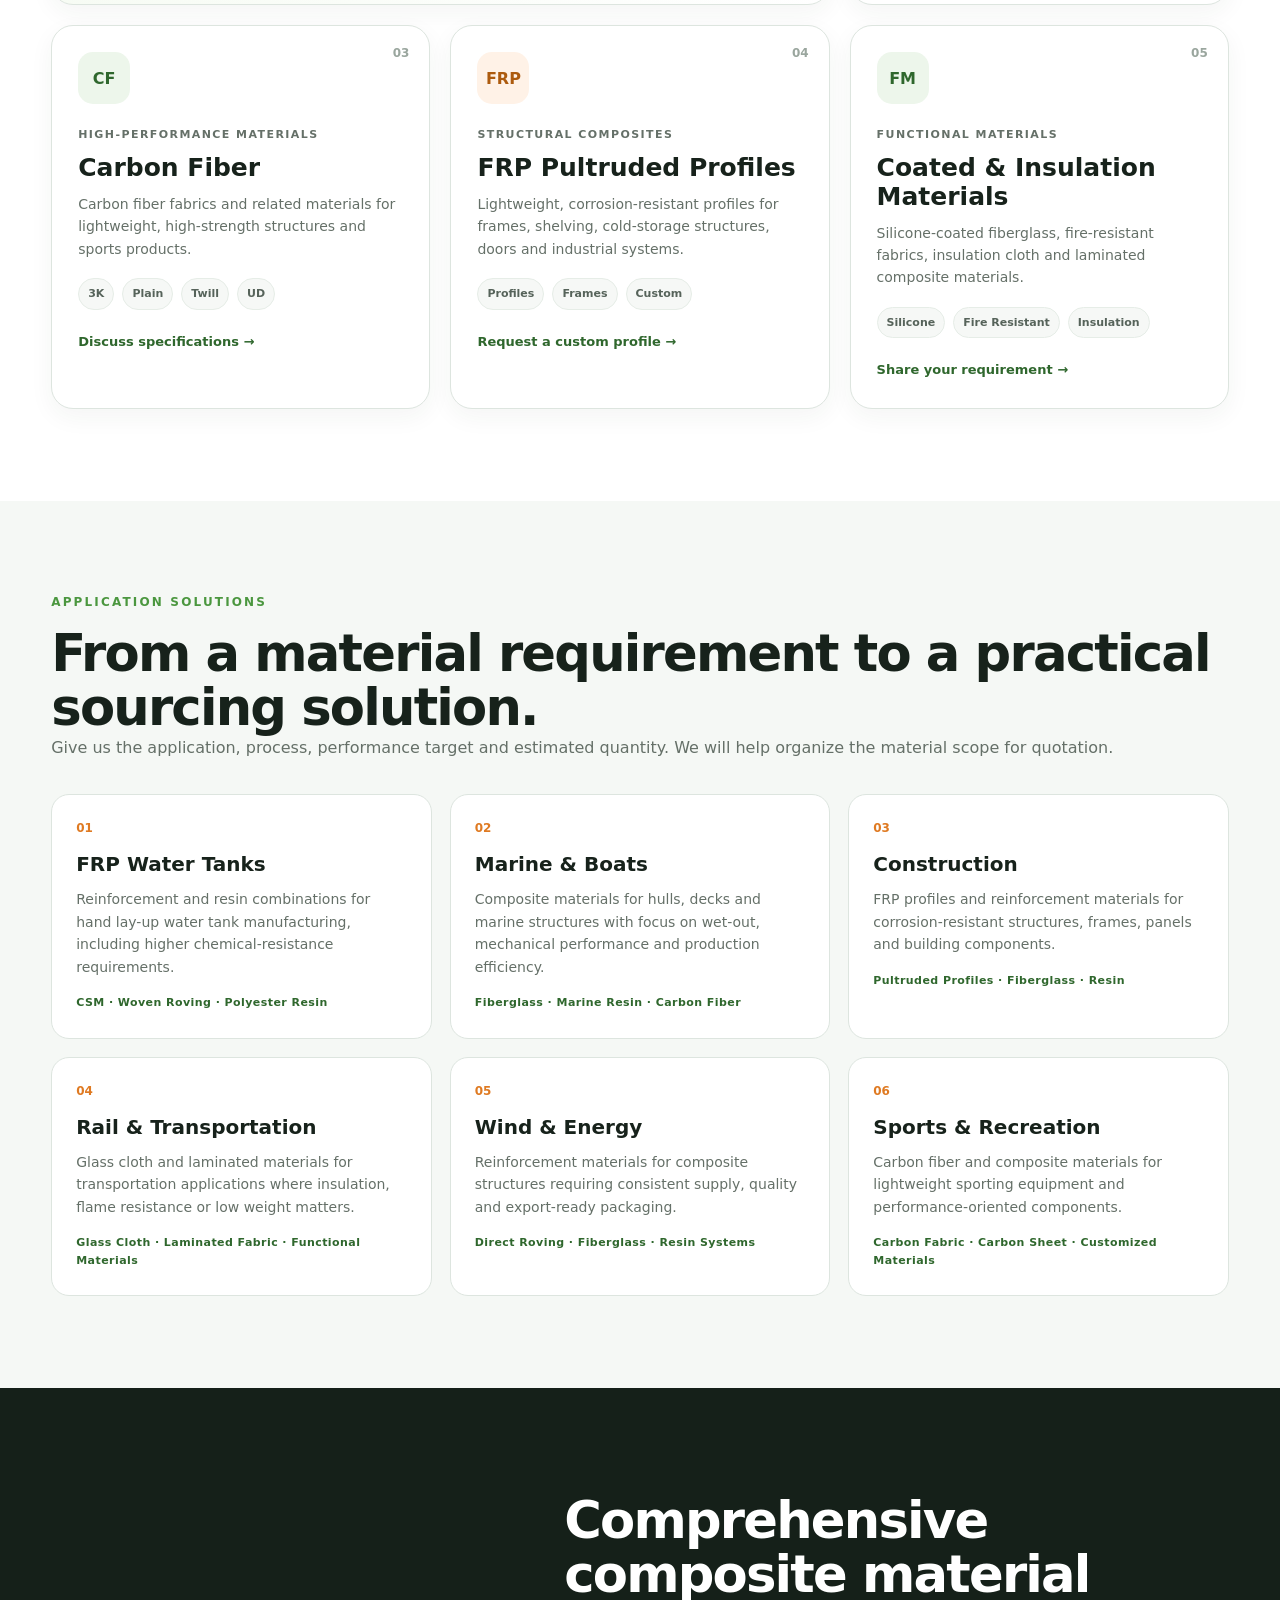
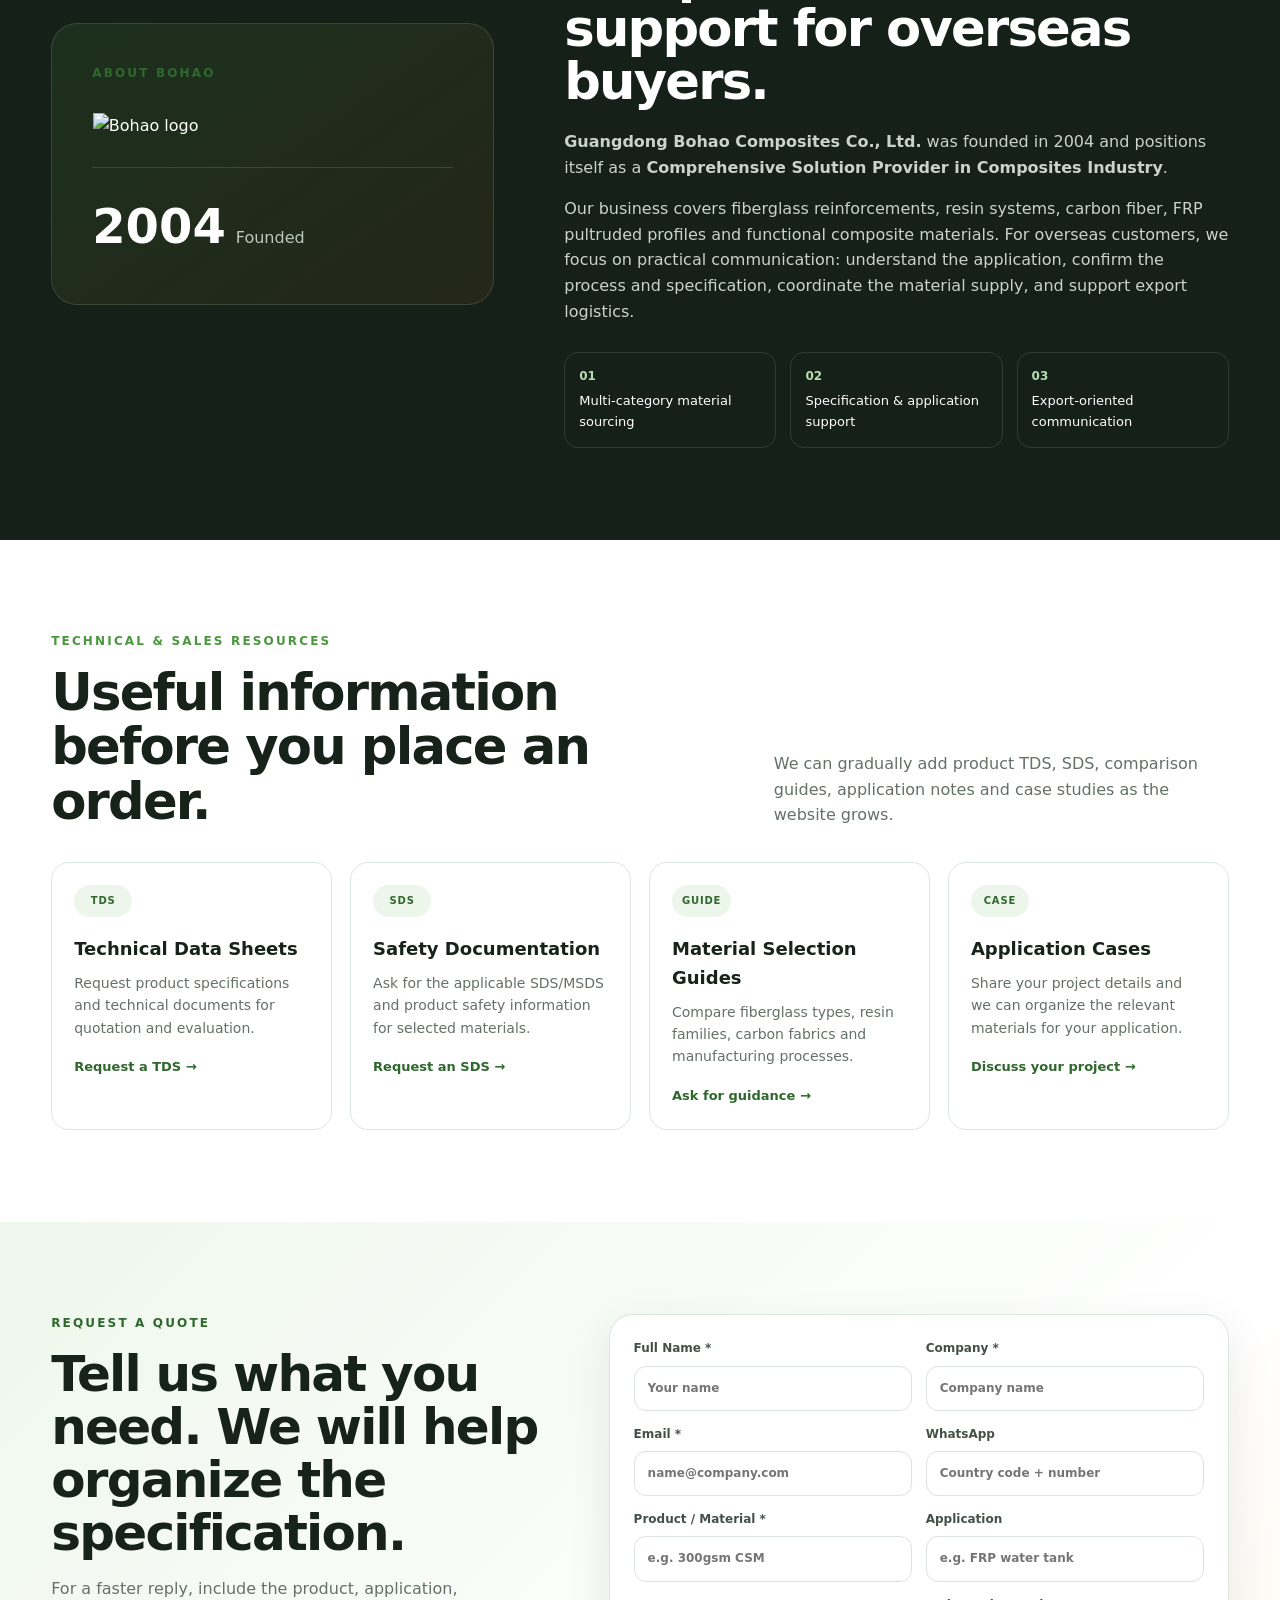
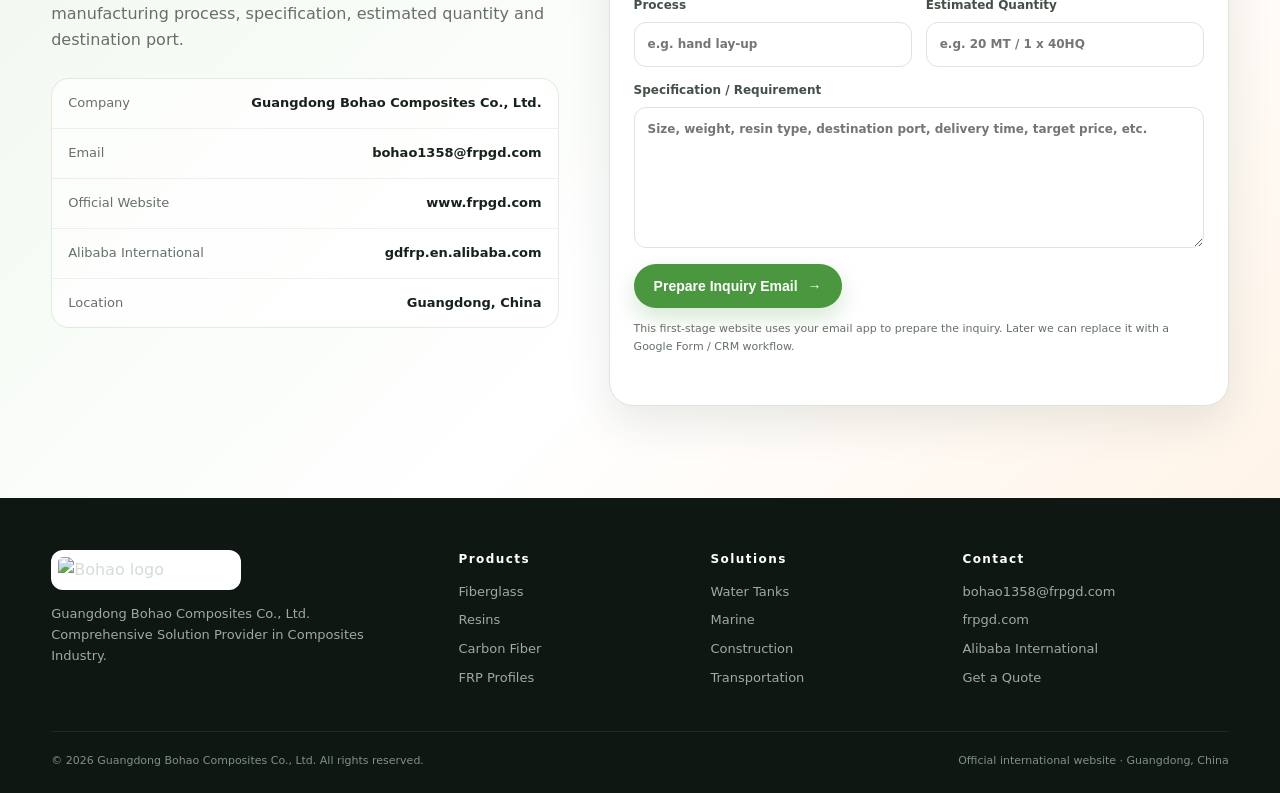
==== commit 60f280cc: "Add files via upload" ====
--- a/index.html
+++ b/index.html
@@ -1,38 +1,31 @@
-<!DOCTYPE html>
+<!doctype html>
 <html lang="en">
 <head>
-  <meta charset="UTF-8" />
-  <meta name="viewport" content="width=device-width, initial-scale=1.0" />
-  <meta name="description" content="Bohao Composites — comprehensive composite material solutions for global industries. Fiberglass reinforcements, resins, carbon fiber, FRP pultruded profiles and functional materials." />
-  <meta name="keywords" content="fiberglass supplier, fiberglass manufacturer, unsaturated polyester resin, vinyl ester resin, carbon fiber fabric, FRP pultruded profiles, composite materials supplier China, Bohao Composites" />
-  <meta name="author" content="Guangdong Bohao Composites Co., Ltd." />
-  <meta property="og:title" content="Bohao Composites | Composite Material Solutions" />
-  <meta property="og:description" content="Fiberglass, resins, carbon fiber, FRP profiles and technical composite material solutions for global industries." />
-  <meta property="og:type" content="website" />
-  <title>Bohao Composites | Comprehensive Composite Material Solutions</title>
-  <link rel="icon" href="assets/favicon.svg" type="image/svg+xml" />
-  <link rel="preconnect" href="https://fonts.googleapis.com" />
-  <link rel="preconnect" href="https://fonts.gstatic.com" crossorigin />
-  <link href="https://fonts.googleapis.com/css2?family=Inter:wght@400;500;600;700;800&family=Manrope:wght@600;700;800&display=swap" rel="stylesheet" />
-  <link rel="stylesheet" href="style.css" />
+  <meta charset="utf-8">
+  <meta name="viewport" content="width=device-width, initial-scale=1">
+  <title>Guangdong Bohao Composites Co., Ltd. | Composite Material Solutions</title>
+  <meta name="description" content="Guangdong Bohao Composites Co., Ltd. — comprehensive composite material solutions since 2004. Fiberglass reinforcements, resin systems, carbon fiber, FRP pultruded profiles and functional materials for global B2B buyers.">
+  <meta name="keywords" content="Guangdong Bohao Composites, composite materials supplier China, fiberglass chopped strand mat, woven roving, direct roving, unsaturated polyester resin, isophthalic polyester resin, vinyl ester resin, carbon fiber fabric, FRP pultruded profiles">
+  <meta name="author" content="Guangdong Bohao Composites Co., Ltd.">
+  <meta property="og:title" content="Guangdong Bohao Composites Co., Ltd.">
+  <meta property="og:description" content="Comprehensive composite material solutions for global industries — fiberglass, resins, carbon fiber, FRP profiles and functional materials.">
+  <meta property="og:type" content="website">
+  <meta property="og:url" content="https://bohaocomposites-global.github.io/">
+  <link rel="icon" href="assets/favicon.png" type="image/png">
+  <link rel="stylesheet" href="style.css">
 </head>
 <body>
   <header class="site-header" id="top">
     <div class="container nav-wrap">
-      <a class="brand" href="#top" aria-label="Bohao Composites home">
-        <span class="brand-mark"><span></span><span></span><span></span></span>
-        <span class="brand-copy">
-          <strong>BOHAO</strong>
-          <small>COMPOSITES</small>
-        </span>
+      <a class="logo-link" href="#top" aria-label="Guangdong Bohao Composites home">
+        <img src="assets/bohao-logo.png" alt="Guangdong Bohao Composites logo" class="logo-img">
       </a>
-      <button class="nav-toggle" aria-expanded="false" aria-controls="site-nav">☰</button>
+      <button class="nav-toggle" type="button" aria-expanded="false" aria-controls="site-nav">☰</button>
       <nav class="site-nav" id="site-nav">
         <a href="#products">Products</a>
         <a href="#solutions">Solutions</a>
-        <a href="#capabilities">Capabilities</a>
+        <a href="#about">About Us</a>
         <a href="#resources">Resources</a>
-        <a href="#about">About Us</a>
         <a class="nav-cta" href="#quote">Get a Quote</a>
       </nav>
     </div>
@@ -41,94 +34,100 @@
   <main>
     <section class="hero">
       <div class="hero-grid"></div>
-      <div class="container hero-content">
-        <div class="eyebrow">COMPOSITE MATERIALS · GLOBAL EXPORT · TECHNICAL SUPPORT</div>
-        <h1>Comprehensive Composite Material Solutions for Global Industries</h1>
-        <p class="hero-lead">Fiberglass reinforcements, resins, carbon fiber, FRP profiles and functional composite materials — with product sourcing, specification support and export service in one place.</p>
-        <div class="hero-actions">
-          <a class="btn btn-primary" href="#products">Explore Products <span>→</span></a>
-          <a class="btn btn-secondary" href="#quote">Request a Quote <span>↗</span></a>
-        </div>
-        <div class="hero-proof">
-          <div><strong>Since 2004</strong><span>Composite industry experience</span></div>
-          <div><strong>Global Supply</strong><span>Export-oriented service</span></div>
-          <div><strong>One Partner</strong><span>Reinforcement + resin + FRP</span></div>
-        </div>
-      </div>
-      <div class="hero-orb orb-1"></div>
-      <div class="hero-orb orb-2"></div>
-    </section>
-
-    <section class="ticker-strip">
-      <div class="container ticker-inner">
-        <span>FIBERGLASS</span><i></i><span>RESINS</span><i></i><span>CARBON FIBER</span><i></i><span>FRP PROFILES</span><i></i><span>FUNCTIONAL MATERIALS</span>
+      <div class="container hero-inner">
+        <div class="hero-copy">
+          <div class="eyebrow">GUANGDONG BOHAO COMPOSITES CO., LTD. · SINCE 2004</div>
+          <h1>Comprehensive Composite Material Solutions for Global Industries</h1>
+          <p class="hero-lead">We support overseas B2B buyers with fiberglass reinforcements, resin systems, carbon fiber, FRP pultruded profiles and functional composite materials — with sourcing, technical coordination and export service in one place.</p>
+          <div class="hero-actions">
+            <a class="btn btn-primary" href="#products">Explore Products <span>→</span></a>
+            <a class="btn btn-outline" href="#quote">Request a Quote <span>↗</span></a>
+          </div>
+          <div class="hero-meta">
+            <div><strong>Founded in 2004</strong><span>Composite industry experience</span></div>
+            <div><strong>Global B2B Service</strong><span>Export-oriented support</span></div>
+            <div><strong>Multi-category Sourcing</strong><span>Reinforcement + resin + FRP</span></div>
+          </div>
+        </div>
+        <div class="hero-brand-card">
+          <div class="brand-card-top">OFFICIAL COMPANY WEBSITE</div>
+          <img src="assets/bohao-logo.png" alt="Bohao official logo" class="hero-logo">
+          <div class="brand-card-divider"></div>
+          <strong>Comprehensive Solution Provider in Composites Industry</strong>
+          <p>Guangdong, China</p>
+          <a href="mailto:bohao1358@frpgd.com">bohao1358@frpgd.com</a>
+        </div>
+      </div>
+    </section>
+
+    <section class="trust-strip">
+      <div class="container trust-grid">
+        <div><strong>Fiberglass</strong><span>CSM · EWR · Roving · Cloth</span></div>
+        <div><strong>Resins</strong><span>UPR · Isophthalic · Vinyl Ester</span></div>
+        <div><strong>Carbon Fiber</strong><span>3K · Twill · Plain · UD</span></div>
+        <div><strong>FRP Products</strong><span>Pultruded · Customized</span></div>
       </div>
     </section>
 
     <section class="section" id="products">
       <div class="container">
-        <div class="section-head split">
+        <div class="section-head two-col">
           <div>
             <div class="eyebrow dark">OUR PRODUCT PORTFOLIO</div>
-            <h2>Materials built for your process and application.</h2>
-          </div>
-          <p>Use the categories below to find reinforcement, resin and finished composite materials for hand lay-up, pultrusion, infusion and other manufacturing processes.</p>
+            <h2>Material options for different processes and applications.</h2>
+          </div>
+          <p>Start with a product category, or send us your application and process. We can help narrow down the material combination before quotation.</p>
         </div>
 
         <div class="product-grid">
-          <article class="product-card featured">
-            <div class="product-image image-fiberglass"><span>01</span></div>
-            <div class="product-body">
-              <div class="tag">REINFORCEMENT</div>
-              <h3>Fiberglass Reinforcements</h3>
-              <p>Chopped strand mat, woven roving, direct roving and fiberglass fabrics for FRP manufacturing.</p>
-              <div class="chip-row"><span>CSM</span><span>EWR</span><span>Roving</span><span>Glass Cloth</span></div>
-              <a href="#quote" class="text-link">Request product details →</a>
-            </div>
-          </article>
-
-          <article class="product-card">
-            <div class="product-image image-resin"><span>02</span></div>
-            <div class="product-body">
-              <div class="tag">RESIN SYSTEMS</div>
-              <h3>Resins</h3>
-              <p>Unsaturated polyester, isophthalic polyester, vinyl ester and other resin systems for composite applications.</p>
-              <div class="chip-row"><span>UPR</span><span>ISO</span><span>VE</span><span>Customized</span></div>
-              <a href="#quote" class="text-link">Ask about resin selection →</a>
-            </div>
-          </article>
-
-          <article class="product-card">
-            <div class="product-image image-carbon"><span>03</span></div>
-            <div class="product-body">
-              <div class="tag">HIGH PERFORMANCE</div>
-              <h3>Carbon Fiber</h3>
-              <p>Carbon fiber fabrics, sheets and related materials for lightweight, high-strength structures.</p>
-              <div class="chip-row"><span>3K</span><span>Plain</span><span>Twill</span><span>UD</span></div>
-              <a href="#quote" class="text-link">Discuss specifications →</a>
-            </div>
-          </article>
-
-          <article class="product-card">
-            <div class="product-image image-frp"><span>04</span></div>
-            <div class="product-body">
-              <div class="tag">STRUCTURAL COMPOSITES</div>
-              <h3>FRP Pultruded Profiles</h3>
-              <p>Lightweight, corrosion-resistant pultruded profiles for frames, shelves, platforms, doors and industrial structures.</p>
-              <div class="chip-row"><span>Profiles</span><span>Frames</span><span>Custom</span></div>
-              <a href="#quote" class="text-link">Request a custom profile →</a>
-            </div>
-          </article>
-
-          <article class="product-card">
-            <div class="product-image image-functional"><span>05</span></div>
-            <div class="product-body">
-              <div class="tag">FUNCTIONAL MATERIALS</div>
-              <h3>Coated &amp; Insulation Materials</h3>
-              <p>Silicone-coated fiberglass, fire-resistant fabrics, insulation cloth and laminated composite materials.</p>
-              <div class="chip-row"><span>Silicone</span><span>Fire Resistant</span><span>Insulation</span></div>
-              <a href="#quote" class="text-link">Share your requirement →</a>
-            </div>
+          <article class="card product-card featured">
+            <div class="card-number">01</div>
+            <div class="product-icon green">FG</div>
+            <div class="tag">FIBERGLASS REINFORCEMENTS</div>
+            <h3>Fiberglass Reinforcements</h3>
+            <p>Chopped strand mat, woven roving, direct roving and fiberglass fabrics for FRP manufacturing.</p>
+            <div class="chips"><span>CSM</span><span>EWR</span><span>Roving</span><span>Cloth</span></div>
+            <a class="text-link" href="#quote" data-product="Fiberglass Reinforcements">Request product details →</a>
+          </article>
+
+          <article class="card product-card">
+            <div class="card-number">02</div>
+            <div class="product-icon orange">RS</div>
+            <div class="tag">RESIN SYSTEMS</div>
+            <h3>Resins</h3>
+            <p>Unsaturated polyester, isophthalic polyester and vinyl ester resin systems for composite applications.</p>
+            <div class="chips"><span>UPR</span><span>ISO</span><span>VE</span></div>
+            <a class="text-link" href="#quote" data-product="Resins">Ask about resin selection →</a>
+          </article>
+
+          <article class="card product-card">
+            <div class="card-number">03</div>
+            <div class="product-icon green">CF</div>
+            <div class="tag">HIGH-PERFORMANCE MATERIALS</div>
+            <h3>Carbon Fiber</h3>
+            <p>Carbon fiber fabrics and related materials for lightweight, high-strength structures and sports products.</p>
+            <div class="chips"><span>3K</span><span>Plain</span><span>Twill</span><span>UD</span></div>
+            <a class="text-link" href="#quote" data-product="Carbon Fiber">Discuss specifications →</a>
+          </article>
+
+          <article class="card product-card">
+            <div class="card-number">04</div>
+            <div class="product-icon orange">FRP</div>
+            <div class="tag">STRUCTURAL COMPOSITES</div>
+            <h3>FRP Pultruded Profiles</h3>
+            <p>Lightweight, corrosion-resistant profiles for frames, shelving, cold-storage structures, doors and industrial systems.</p>
+            <div class="chips"><span>Profiles</span><span>Frames</span><span>Custom</span></div>
+            <a class="text-link" href="#quote" data-product="FRP Pultruded Profiles">Request a custom profile →</a>
+          </article>
+
+          <article class="card product-card">
+            <div class="card-number">05</div>
+            <div class="product-icon green">FM</div>
+            <div class="tag">FUNCTIONAL MATERIALS</div>
+            <h3>Coated &amp; Insulation Materials</h3>
+            <p>Silicone-coated fiberglass, fire-resistant fabrics, insulation cloth and laminated composite materials.</p>
+            <div class="chips"><span>Silicone</span><span>Fire Resistant</span><span>Insulation</span></div>
+            <a class="text-link" href="#quote" data-product="Functional Materials">Share your requirement →</a>
           </article>
         </div>
       </div>
@@ -138,71 +137,54 @@
       <div class="container">
         <div class="section-head">
           <div class="eyebrow dark">APPLICATION SOLUTIONS</div>
-          <h2>From a material requirement to a complete sourcing solution.</h2>
-          <p>Tell us your application, process, performance target and quantity. We can help narrow the material combination before you place the order.</p>
+          <h2>From a material requirement to a practical sourcing solution.</h2>
+          <p>Give us the application, process, performance target and estimated quantity. We will help organize the material scope for quotation.</p>
         </div>
         <div class="solution-grid">
           <article class="solution-card"><div class="solution-num">01</div><h3>FRP Water Tanks</h3><p>Reinforcement and resin combinations for hand lay-up water tank manufacturing, including higher chemical-resistance requirements.</p><span>CSM · Woven Roving · Polyester Resin</span></article>
           <article class="solution-card"><div class="solution-num">02</div><h3>Marine &amp; Boats</h3><p>Composite materials for hulls, decks and marine structures with focus on wet-out, mechanical performance and production efficiency.</p><span>Fiberglass · Marine Resin · Carbon Fiber</span></article>
-          <article class="solution-card"><div class="solution-num">03</div><h3>Construction</h3><p>FRP profiles and reinforcement materials designed for corrosion-resistant structures, frames, panels and building components.</p><span>Pultruded Profiles · Fiberglass · Resin</span></article>
-          <article class="solution-card"><div class="solution-num">04</div><h3>Rail &amp; Transportation</h3><p>Lightweight insulation and composite materials for transportation applications where flame resistance, insulation or low weight matters.</p><span>Glass Cloth · Laminated Fabric · Functional Materials</span></article>
-          <article class="solution-card"><div class="solution-num">05</div><h3>Wind &amp; Energy</h3><p>Reinforcement materials for large composite structures requiring stable supply, consistent quality and export-ready packaging.</p><span>Direct Roving · Fiberglass · Resin Systems</span></article>
+          <article class="solution-card"><div class="solution-num">03</div><h3>Construction</h3><p>FRP profiles and reinforcement materials for corrosion-resistant structures, frames, panels and building components.</p><span>Pultruded Profiles · Fiberglass · Resin</span></article>
+          <article class="solution-card"><div class="solution-num">04</div><h3>Rail &amp; Transportation</h3><p>Glass cloth and laminated materials for transportation applications where insulation, flame resistance or low weight matters.</p><span>Glass Cloth · Laminated Fabric · Functional Materials</span></article>
+          <article class="solution-card"><div class="solution-num">05</div><h3>Wind &amp; Energy</h3><p>Reinforcement materials for composite structures requiring consistent supply, quality and export-ready packaging.</p><span>Direct Roving · Fiberglass · Resin Systems</span></article>
           <article class="solution-card"><div class="solution-num">06</div><h3>Sports &amp; Recreation</h3><p>Carbon fiber and composite materials for lightweight sporting equipment and performance-oriented components.</p><span>Carbon Fabric · Carbon Sheet · Customized Materials</span></article>
         </div>
       </div>
     </section>
 
-    <section class="section dark-panel" id="capabilities">
-      <div class="container capabilities-grid">
-        <div>
-          <div class="eyebrow">WHY BOHAO</div>
-          <h2>One supplier. More material options. Less procurement friction.</h2>
-          <p>Our export-oriented model combines material sourcing, technical coordination, packaging and logistics into one communication line for overseas buyers.</p>
-          <a class="btn btn-light" href="#quote">Talk to Our Team →</a>
-        </div>
-        <div class="cap-list">
-          <div class="cap-item"><span>01</span><div><h3>Product Sourcing</h3><p>Multiple composite material categories through one supplier relationship.</p></div></div>
-          <div class="cap-item"><span>02</span><div><h3>Specification Support</h3><p>Help compare grades, weights, widths, resin types and process requirements.</p></div></div>
-          <div class="cap-item"><span>03</span><div><h3>Documentation</h3><p>Product information, technical documents and export packaging support.</p></div></div>
-          <div class="cap-item"><span>04</span><div><h3>Export Logistics</h3><p>FOB / CIF-oriented coordination with practical shipment and container planning.</p></div></div>
+    <section class="section dark-panel" id="about">
+      <div class="container about-grid">
+        <div class="about-brand">
+          <div class="eyebrow">ABOUT BOHAO</div>
+          <img src="assets/bohao-logo.png" alt="Bohao logo" class="about-logo">
+          <div class="about-established"><strong>2004</strong><span>Founded</span></div>
+        </div>
+        <div class="about-copy">
+          <h2>Comprehensive composite material support for overseas buyers.</h2>
+          <p><strong>Guangdong Bohao Composites Co., Ltd.</strong> was founded in 2004 and positions itself as a <strong>Comprehensive Solution Provider in Composites Industry</strong>.</p>
+          <p>Our business covers fiberglass reinforcements, resin systems, carbon fiber, FRP pultruded profiles and functional composite materials. For overseas customers, we focus on practical communication: understand the application, confirm the process and specification, coordinate the material supply, and support export logistics.</p>
+          <div class="about-points">
+            <div><strong>01</strong><span>Multi-category material sourcing</span></div>
+            <div><strong>02</strong><span>Specification &amp; application support</span></div>
+            <div><strong>03</strong><span>Export-oriented communication</span></div>
+          </div>
         </div>
       </div>
     </section>
 
     <section class="section" id="resources">
       <div class="container">
-        <div class="section-head split">
+        <div class="section-head two-col">
           <div>
-            <div class="eyebrow dark">TECHNICAL CENTER</div>
-            <h2>Useful information before you buy.</h2>
-          </div>
-          <p>Turn recurring buyer questions into practical technical content, comparison guides and downloadable documents.</p>
+            <div class="eyebrow dark">TECHNICAL &amp; SALES RESOURCES</div>
+            <h2>Useful information before you place an order.</h2>
+          </div>
+          <p>We can gradually add product TDS, SDS, comparison guides, application notes and case studies as the website grows.</p>
         </div>
         <div class="resource-grid">
-          <article class="resource-card"><div class="resource-icon">TDS</div><h3>Technical Data Sheets</h3><p>Specification pages for products, grades and common configurations.</p><a href="#quote" class="text-link">Request a TDS →</a></article>
-          <article class="resource-card"><div class="resource-icon">FAQ</div><h3>Material Selection Guides</h3><p>Compare fiberglass types, resin families, carbon fabrics and manufacturing processes.</p><a href="#quote" class="text-link">Ask for guidance →</a></article>
-          <article class="resource-card"><div class="resource-icon">CASE</div><h3>Application Cases</h3><p>Document real customer requirements, material combinations and export solutions.</p><a href="#quote" class="text-link">Discuss your project →</a></article>
-          <article class="resource-card"><div class="resource-icon">NEWS</div><h3>Industry Insights</h3><p>Useful market and application updates for composite material buyers.</p><a href="#quote" class="text-link">Subscribe / contact →</a></article>
-        </div>
-      </div>
-    </section>
-
-    <section class="section about-section" id="about">
-      <div class="container about-grid">
-        <div class="about-visual">
-          <div class="visual-card large"><div class="visual-label">BOHAO<br/><small>COMPOSITES</small></div></div>
-          <div class="visual-card mini"><strong>2004</strong><span>Established</span></div>
-        </div>
-        <div class="about-copy">
-          <div class="eyebrow dark">ABOUT BOHAO</div>
-          <h2>Built around practical composite material needs.</h2>
-          <p>Guangdong Bohao Composites Co., Ltd. focuses on composite materials and export-oriented sourcing for overseas customers. Our product portfolio covers fiberglass reinforcements, resin systems, carbon fiber, FRP profiles and functional composite materials.</p>
-          <p>Our goal is simple: make it easier for buyers to source compatible materials, communicate specifications clearly and move from inquiry to shipment with fewer procurement barriers.</p>
-          <div class="about-stats">
-            <div><strong>2004</strong><span>Founded</span></div>
-            <div><strong>Global</strong><span>Export service</span></div>
-            <div><strong>B2B</strong><span>Project focused</span></div>
-          </div>
+          <article class="resource-card"><div class="resource-icon">TDS</div><h3>Technical Data Sheets</h3><p>Request product specifications and technical documents for quotation and evaluation.</p><a href="#quote" class="text-link" data-product="Technical Data Sheets">Request a TDS →</a></article>
+          <article class="resource-card"><div class="resource-icon">SDS</div><h3>Safety Documentation</h3><p>Ask for the applicable SDS/MSDS and product safety information for selected materials.</p><a href="#quote" class="text-link" data-product="SDS / MSDS">Request an SDS →</a></article>
+          <article class="resource-card"><div class="resource-icon">GUIDE</div><h3>Material Selection Guides</h3><p>Compare fiberglass types, resin families, carbon fabrics and manufacturing processes.</p><a href="#quote" class="text-link" data-product="Material Selection Guidance">Ask for guidance →</a></article>
+          <article class="resource-card"><div class="resource-icon">CASE</div><h3>Application Cases</h3><p>Share your project details and we can organize the relevant materials for your application.</p><a href="#quote" class="text-link" data-product="Application Case">Discuss your project →</a></article>
         </div>
       </div>
     </section>
@@ -212,44 +194,46 @@
         <div class="quote-copy">
           <div class="eyebrow">REQUEST A QUOTE</div>
           <h2>Tell us what you need. We will help organize the specification.</h2>
-          <p>For a faster reply, include the product, application, manufacturing process, specification and estimated quantity.</p>
-          <div class="contact-lines">
+          <p>For a faster reply, include the product, application, manufacturing process, specification, estimated quantity and destination port.</p>
+          <div class="contact-box">
+            <div><span>Company</span><strong>Guangdong Bohao Composites Co., Ltd.</strong></div>
             <div><span>Email</span><a href="mailto:bohao1358@frpgd.com">bohao1358@frpgd.com</a></div>
-            <div><span>Website</span><a href="https://www.frpgd.com" target="_blank" rel="noreferrer">www.frpgd.com</a></div>
-            <div><span>Inquiry</span><strong>FOB / CIF / Customized sourcing</strong></div>
+            <div><span>Official Website</span><a href="https://www.frpgd.com" target="_blank" rel="noopener noreferrer">www.frpgd.com</a></div>
+            <div><span>Alibaba International</span><a href="https://gdfrp.en.alibaba.com" target="_blank" rel="noopener noreferrer">gdfrp.en.alibaba.com</a></div>
+            <div><span>Location</span><strong>Guangdong, China</strong></div>
           </div>
         </div>
         <form class="quote-form" id="quote-form">
           <div class="form-grid">
-            <label>Full Name*<input required name="name" type="text" placeholder="Your name" /></label>
-            <label>Company*<input required name="company" type="text" placeholder="Company name" /></label>
-            <label>Email*<input required name="email" type="email" placeholder="name@company.com" /></label>
-            <label>WhatsApp<input name="whatsapp" type="text" placeholder="Country code + number" /></label>
-            <label>Product / Material*<input required name="product" type="text" placeholder="e.g. 300gsm CSM" /></label>
-            <label>Application<input name="application" type="text" placeholder="e.g. FRP water tank" /></label>
-            <label>Process<input name="process" type="text" placeholder="e.g. hand lay-up" /></label>
-            <label>Estimated Quantity<input name="quantity" type="text" placeholder="e.g. 1 x 40HQ / 20 MT" /></label>
+            <label>Full Name *<input required name="name" type="text" placeholder="Your name"></label>
+            <label>Company *<input required name="company" type="text" placeholder="Company name"></label>
+            <label>Email *<input required name="email" type="email" placeholder="name@company.com"></label>
+            <label>WhatsApp<input name="whatsapp" type="text" placeholder="Country code + number"></label>
+            <label>Product / Material *<input required name="product" id="product" type="text" placeholder="e.g. 300gsm CSM"></label>
+            <label>Application<input name="application" type="text" placeholder="e.g. FRP water tank"></label>
+            <label>Process<input name="process" type="text" placeholder="e.g. hand lay-up"></label>
+            <label>Estimated Quantity<input name="quantity" type="text" placeholder="e.g. 20 MT / 1 x 40HQ"></label>
             <label class="full">Specification / Requirement<textarea name="message" rows="6" placeholder="Size, weight, resin type, destination port, delivery time, target price, etc."></textarea></label>
           </div>
-          <button class="btn btn-primary form-btn" type="submit">Send Inquiry <span>→</span></button>
-          <p class="form-note">This free static-site version opens your email app with a prepared inquiry. You can later replace it with a Google Form or CRM form.</p>
-          <div class="form-status" id="form-status" role="status" aria-live="polite"></div>
+          <button class="btn btn-primary form-btn" type="submit">Prepare Inquiry Email <span>→</span></button>
+          <p class="form-note">This first-stage website uses your email app to prepare the inquiry. Later we can replace it with a Google Form / CRM workflow.</p>
+          <div class="form-status" id="form-status" aria-live="polite"></div>
         </form>
       </div>
     </section>
   </main>
 
   <footer class="site-footer">
-    <div class="container footer-grid">
-      <div>
-        <a class="brand footer-brand" href="#top"><span class="brand-mark"><span></span><span></span><span></span></span><span class="brand-copy"><strong>BOHAO</strong><small>COMPOSITES</small></span></a>
-        <p>Comprehensive composite material solutions for global industries.</p>
+    <div class="container footer-top">
+      <div class="footer-brand-wrap">
+        <img src="assets/bohao-logo.png" alt="Bohao logo" class="footer-logo">
+        <p>Guangdong Bohao Composites Co., Ltd.<br>Comprehensive Solution Provider in Composites Industry.</p>
       </div>
       <div><h4>Products</h4><a href="#products">Fiberglass</a><a href="#products">Resins</a><a href="#products">Carbon Fiber</a><a href="#products">FRP Profiles</a></div>
       <div><h4>Solutions</h4><a href="#solutions">Water Tanks</a><a href="#solutions">Marine</a><a href="#solutions">Construction</a><a href="#solutions">Transportation</a></div>
-      <div><h4>Contact</h4><a href="mailto:bohao1358@frpgd.com">bohao1358@frpgd.com</a><a href="https://www.frpgd.com" target="_blank" rel="noreferrer">www.frpgd.com</a><a href="#quote">Get a Quote</a></div>
+      <div><h4>Contact</h4><a href="mailto:bohao1358@frpgd.com">bohao1358@frpgd.com</a><a href="https://www.frpgd.com" target="_blank" rel="noopener noreferrer">frpgd.com</a><a href="https://gdfrp.en.alibaba.com" target="_blank" rel="noopener noreferrer">Alibaba International</a><a href="#quote">Get a Quote</a></div>
     </div>
-    <div class="container footer-bottom"><span>© <span id="year"></span> Guangdong Bohao Composites Co., Ltd. All rights reserved.</span><span>Designed for B2B export growth.</span></div>
+    <div class="container footer-bottom"><span>© <span id="year"></span> Guangdong Bohao Composites Co., Ltd. All rights reserved.</span><span>Official international website · Guangdong, China</span></div>
   </footer>
 
   <script src="script.js"></script>
--- a/style.css
+++ b/style.css
@@ -1,176 +1,73 @@
-:root {
-  --navy: #0a1730;
-  --navy-2: #10284d;
-  --ink: #172234;
-  --muted: #6b778b;
-  --line: #dfe6ef;
-  --soft: #f4f7fb;
-  --blue: #1976d2;
-  --blue-2: #2b9ce6;
-  --white: #ffffff;
-  --max: 1180px;
-  --radius: 18px;
-  --shadow: 0 16px 40px rgba(20, 39, 72, .08);
+:root{
+  --green:#4b973f;
+  --green-dark:#2f672d;
+  --green-soft:#edf6eb;
+  --orange:#df7a22;
+  --orange-soft:#fff2e7;
+  --ink:#17221b;
+  --muted:#657068;
+  --line:#dde5df;
+  --paper:#ffffff;
+  --soft:#f5f8f5;
+  --dark:#152019;
+  --radius:22px;
+  --shadow:0 16px 44px rgba(30,52,36,.10);
 }
-* { box-sizing: border-box; }
-html { scroll-behavior: smooth; }
-body { margin: 0; font-family: Inter, Arial, sans-serif; color: var(--ink); background: #fff; line-height: 1.65; }
-a { color: inherit; text-decoration: none; }
-.container { width: min(calc(100% - 40px), var(--max)); margin: 0 auto; }
-.site-header { position: sticky; top: 0; z-index: 20; background: rgba(255,255,255,.94); backdrop-filter: blur(12px); border-bottom: 1px solid rgba(223,230,239,.85); }
-.nav-wrap { min-height: 78px; display: flex; align-items: center; justify-content: space-between; gap: 24px; }
-.brand { display: inline-flex; align-items: center; gap: 11px; }
-.brand-mark { width: 34px; height: 34px; display: grid; grid-template-columns: repeat(3, 1fr); gap: 3px; align-items: end; }
-.brand-mark span { display: block; background: linear-gradient(180deg, var(--blue-2), var(--blue)); border-radius: 4px 4px 2px 2px; }
-.brand-mark span:nth-child(1) { height: 15px; }
-.brand-mark span:nth-child(2) { height: 24px; }
-.brand-mark span:nth-child(3) { height: 33px; }
-.brand-copy { display: grid; line-height: 1.05; }
-.brand-copy strong { font: 800 17px/1 Manrope, sans-serif; letter-spacing: .08em; }
-.brand-copy small { margin-top: 4px; color: #6e7a8d; font-size: 8px; letter-spacing: .27em; }
-.site-nav { display: flex; align-items: center; gap: 24px; font-size: 14px; font-weight: 600; }
-.site-nav > a { color: #41516a; transition: color .2s; }
-.site-nav > a:hover { color: var(--blue); }
-.nav-cta { padding: 11px 16px; background: var(--navy); color: #fff !important; border-radius: 10px; }
-.nav-toggle { display: none; border: 1px solid var(--line); background: #fff; border-radius: 10px; font-size: 20px; padding: 6px 10px; }
-.hero { position: relative; overflow: hidden; min-height: 690px; background: radial-gradient(circle at 80% 18%, rgba(43,156,230,.18), transparent 33%), linear-gradient(135deg, #071226 0%, #0b1d3c 52%, #12325a 100%); color: #fff; }
-.hero-grid { position: absolute; inset: 0; opacity: .28; background-image: linear-gradient(rgba(255,255,255,.06) 1px, transparent 1px), linear-gradient(90deg, rgba(255,255,255,.06) 1px, transparent 1px); background-size: 44px 44px; mask-image: linear-gradient(90deg, black, transparent 75%); }
-.hero-content { position: relative; z-index: 2; padding: 120px 0 90px; max-width: 1000px; }
-.eyebrow { font-size: 12px; font-weight: 800; letter-spacing: .18em; opacity: .84; }
-.eyebrow.dark { color: #3a78a8; opacity: 1; }
-.hero h1 { max-width: 920px; margin: 20px 0 24px; font: 800 clamp(40px, 6vw, 76px)/1.03 Manrope, sans-serif; letter-spacing: -.045em; }
-.hero-lead { max-width: 760px; color: rgba(255,255,255,.78); font-size: 18px; }
-.hero-actions { display: flex; flex-wrap: wrap; gap: 12px; margin-top: 36px; }
-.btn { display: inline-flex; align-items: center; justify-content: center; gap: 12px; border: none; cursor: pointer; border-radius: 12px; padding: 14px 20px; font-weight: 800; transition: transform .2s, box-shadow .2s, background .2s; }
-.btn:hover { transform: translateY(-2px); }
-.btn-primary { background: linear-gradient(90deg, var(--blue), var(--blue-2)); color: #fff; box-shadow: 0 12px 26px rgba(25,118,210,.25); }
-.btn-secondary { background: rgba(255,255,255,.08); color: #fff; border: 1px solid rgba(255,255,255,.18); }
-.btn-light { background: #fff; color: var(--navy); }
-.hero-proof { display: grid; grid-template-columns: repeat(3, minmax(0, 1fr)); max-width: 780px; gap: 16px; margin-top: 70px; }
-.hero-proof div { padding: 16px 18px; border-left: 2px solid rgba(80,179,235,.65); background: rgba(255,255,255,.04); }
-.hero-proof strong { display: block; font-size: 16px; }
-.hero-proof span { display: block; margin-top: 3px; color: rgba(255,255,255,.64); font-size: 12px; }
-.hero-orb { position: absolute; border: 1px solid rgba(102, 190, 241, .2); border-radius: 50%; }
-.orb-1 { width: 520px; height: 520px; right: -120px; top: 80px; }
-.orb-2 { width: 720px; height: 720px; right: -200px; top: -20px; }
-.ticker-strip { background: #eaf5ff; color: #316686; border-bottom: 1px solid #d4eafb; }
-.ticker-inner { min-height: 58px; display: flex; align-items: center; justify-content: space-between; gap: 16px; font-size: 11px; font-weight: 800; letter-spacing: .15em; }
-.ticker-inner i { width: 5px; height: 5px; border-radius: 50%; background: #69abd3; display: block; }
-.section { padding: 105px 0; }
-.section.soft { background: var(--soft); }
-.section-head { max-width: 800px; }
-.section-head.split { max-width: none; display: grid; grid-template-columns: 1.2fr .8fr; gap: 50px; align-items: end; }
-.section-head h2 { margin: 12px 0 16px; font: 800 clamp(32px, 4vw, 50px)/1.08 Manrope, sans-serif; letter-spacing: -.035em; }
-.section-head p { color: var(--muted); max-width: 690px; margin: 0; }
-.product-grid { display: grid; grid-template-columns: repeat(2, minmax(0,1fr)); gap: 22px; margin-top: 50px; }
-.product-card { border: 1px solid var(--line); border-radius: var(--radius); overflow: hidden; background: #fff; box-shadow: 0 8px 25px rgba(25,45,80,.04); }
-.product-card.featured { grid-row: span 2; }
-.product-image { min-height: 230px; padding: 18px; position: relative; overflow: hidden; }
-.product-image::before, .product-image::after { content: ''; position: absolute; border-radius: 50%; border: 1px solid rgba(255,255,255,.25); }
-.product-image::before { width: 360px; height: 360px; right: -100px; top: -90px; }
-.product-image::after { width: 180px; height: 180px; left: -50px; bottom: -70px; }
-.product-image span { position: relative; z-index: 2; display: inline-flex; width: 42px; height: 42px; border-radius: 12px; align-items: center; justify-content: center; background: rgba(255,255,255,.16); color: #fff; font-weight: 800; font-size: 12px; }
-.image-fiberglass { background: linear-gradient(135deg,#154f79,#2ea4dc); }
-.image-resin { background: linear-gradient(135deg,#3d355d,#8c5cd2); }
-.image-carbon { background: linear-gradient(135deg,#152236,#425069); }
-.image-frp { background: linear-gradient(135deg,#0d5b57,#48a69b); }
-.image-functional { background: linear-gradient(135deg,#6b4a26,#c98a3f); }
-.product-body { padding: 26px; }
-.tag { color: #6f91ac; font-size: 10px; font-weight: 800; letter-spacing: .16em; }
-.product-body h3 { margin: 8px 0 10px; font: 800 23px/1.15 Manrope, sans-serif; }
-.product-body p { color: var(--muted); margin: 0; }
-.chip-row { display: flex; flex-wrap: wrap; gap: 7px; margin-top: 17px; }
-.chip-row span { padding: 6px 9px; background: #f3f6fa; color: #516178; border-radius: 999px; font-size: 11px; font-weight: 700; }
-.text-link { display: inline-block; margin-top: 20px; color: var(--blue); font-size: 13px; font-weight: 800; }
-.solution-grid { display: grid; grid-template-columns: repeat(3, minmax(0,1fr)); gap: 18px; margin-top: 48px; }
-.solution-card { min-height: 260px; padding: 28px; background: #fff; border: 1px solid var(--line); border-radius: 16px; transition: transform .2s, box-shadow .2s; }
-.solution-card:hover { transform: translateY(-4px); box-shadow: var(--shadow); }
-.solution-num { font-size: 12px; font-weight: 800; color: #7e8da0; }
-.solution-card h3 { margin: 28px 0 10px; font: 800 21px/1.2 Manrope, sans-serif; }
-.solution-card p { color: var(--muted); margin: 0; font-size: 14px; }
-.solution-card span { display: inline-block; margin-top: 20px; color: #3b708f; font-size: 11px; font-weight: 800; }
-.dark-panel { background: linear-gradient(135deg, #09162c 0%, #0e294b 100%); color: #fff; }
-.capabilities-grid { display: grid; grid-template-columns: .9fr 1.1fr; gap: 90px; align-items: center; }
-.dark-panel h2 { margin: 12px 0 18px; font: 800 clamp(34px, 4vw, 56px)/1.07 Manrope, sans-serif; letter-spacing: -.035em; }
-.dark-panel p { color: rgba(255,255,255,.65); }
-.dark-panel .btn { margin-top: 28px; }
-.cap-list { display: grid; gap: 14px; }
-.cap-item { display: grid; grid-template-columns: 50px 1fr; gap: 18px; padding: 22px; border: 1px solid rgba(255,255,255,.11); border-radius: 16px; background: rgba(255,255,255,.035); }
-.cap-item > span { color: #66bde9; font-weight: 800; }
-.cap-item h3 { margin: 0 0 4px; font: 800 18px/1.2 Manrope, sans-serif; }
-.cap-item p { margin: 0; font-size: 13px; }
-.resource-grid { display: grid; grid-template-columns: repeat(4, minmax(0,1fr)); gap: 16px; margin-top: 46px; }
-.resource-card { padding: 24px; border: 1px solid var(--line); border-radius: 16px; }
-.resource-icon { display: inline-flex; padding: 7px 9px; border-radius: 8px; background: #e9f5fd; color: #397aa3; font-size: 10px; font-weight: 800; letter-spacing: .1em; }
-.resource-card h3 { margin: 22px 0 8px; font: 800 19px/1.25 Manrope, sans-serif; }
-.resource-card p { color: var(--muted); font-size: 13px; }
-.about-section { background: linear-gradient(180deg, #fff, #f8fbfe); }
-.about-grid { display: grid; grid-template-columns: .9fr 1.1fr; gap: 100px; align-items: center; }
-.about-visual { position: relative; min-height: 490px; }
-.visual-card.large { position: absolute; inset: 0 60px 20px 0; border-radius: 24px; background: radial-gradient(circle at 30% 25%, rgba(68,165,217,.5), transparent 28%), linear-gradient(135deg,#10284b,#1d5d83); overflow: hidden; }
-.visual-card.large::before { content: ''; position: absolute; inset: 34px; border: 1px solid rgba(255,255,255,.18); border-radius: 20px; }
-.visual-label { position: absolute; left: 48px; bottom: 44px; color: #fff; font: 800 52px/0.95 Manrope, sans-serif; letter-spacing: -.05em; }
-.visual-label small { font: 800 10px/1 Inter, sans-serif; letter-spacing: .25em; opacity: .7; }
-.visual-card.mini { position: absolute; right: 0; bottom: 0; width: 180px; min-height: 160px; border-radius: 20px; padding: 28px; background: #fff; box-shadow: var(--shadow); display: grid; align-content: center; }
-.visual-card.mini strong { font: 800 42px/1 Manrope, sans-serif; color: var(--navy); }
-.visual-card.mini span { margin-top: 6px; color: var(--muted); font-size: 12px; }
-.about-copy h2 { margin: 12px 0 18px; font: 800 clamp(33px, 4vw, 52px)/1.08 Manrope, sans-serif; letter-spacing: -.035em; }
-.about-copy p { color: var(--muted); }
-.about-stats { display: grid; grid-template-columns: repeat(3,1fr); gap: 14px; margin-top: 30px; }
-.about-stats div { padding: 16px; border: 1px solid var(--line); border-radius: 14px; background: #fff; }
-.about-stats strong { display: block; font: 800 19px/1.1 Manrope, sans-serif; }
-.about-stats span { display: block; margin-top: 6px; color: var(--muted); font-size: 11px; }
-.quote-section { padding: 100px 0; background: #eef7fd; }
-.quote-grid { display: grid; grid-template-columns: .8fr 1.2fr; gap: 50px; align-items: start; }
-.quote-copy h2 { margin: 12px 0 16px; font: 800 clamp(34px, 4vw, 56px)/1.08 Manrope, sans-serif; letter-spacing: -.035em; }
-.quote-copy > p { color: var(--muted); }
-.contact-lines { display: grid; gap: 14px; margin-top: 30px; }
-.contact-lines div { padding: 16px 18px; border: 1px solid #d8e7f2; border-radius: 12px; background: rgba(255,255,255,.6); }
-.contact-lines span { display: block; color: #6a7f95; font-size: 10px; font-weight: 800; letter-spacing: .13em; text-transform: uppercase; }
-.contact-lines a, .contact-lines strong { display: block; margin-top: 4px; font-size: 14px; }
-.quote-form { padding: 28px; border-radius: 20px; background: #fff; box-shadow: var(--shadow); }
-.form-grid { display: grid; grid-template-columns: repeat(2, minmax(0,1fr)); gap: 16px; }
-.form-grid label { font-size: 11px; color: #617187; font-weight: 800; }
-.form-grid label.full { grid-column: 1/-1; }
-.form-grid input, .form-grid textarea { display: block; width: 100%; margin-top: 7px; padding: 12px 13px; border: 1px solid #d7e0eb; border-radius: 10px; outline: none; font: 14px Inter, sans-serif; color: var(--ink); }
-.form-grid input:focus, .form-grid textarea:focus { border-color: var(--blue); box-shadow: 0 0 0 3px rgba(25,118,210,.09); }
-.form-btn { width: 100%; margin-top: 18px; }
-.form-note { margin: 13px 0 0; color: #8592a3; font-size: 11px; }
-.form-status { margin-top: 12px; color: #2a638e; font-weight: 700; font-size: 12px; }
-.site-footer { background: #071225; color: rgba(255,255,255,.72); padding: 70px 0 24px; }
-.footer-grid { display: grid; grid-template-columns: 1.3fr .7fr .7fr 1fr; gap: 50px; }
-.footer-brand { color: #fff; }
-.site-footer p { max-width: 320px; font-size: 13px; }
-.site-footer h4 { margin: 4px 0 14px; color: #fff; font-size: 12px; letter-spacing: .1em; text-transform: uppercase; }
-.site-footer > .container a:not(.brand) { display: block; margin: 8px 0; font-size: 13px; }
-.footer-bottom { display: flex; justify-content: space-between; gap: 20px; border-top: 1px solid rgba(255,255,255,.1); margin-top: 50px; padding-top: 18px; font-size: 11px; }
-@media (max-width: 980px) {
-  .site-nav { gap: 15px; }
-  .section-head.split, .capabilities-grid, .about-grid, .quote-grid { grid-template-columns: 1fr; gap: 40px; }
-  .solution-grid { grid-template-columns: repeat(2, 1fr); }
-  .resource-grid { grid-template-columns: repeat(2, 1fr); }
-  .about-visual { max-width: 630px; }
-  .footer-grid { grid-template-columns: repeat(2,1fr); }
+*{box-sizing:border-box}
+html{scroll-behavior:smooth}
+body{margin:0;font-family:Inter,system-ui,-apple-system,BlinkMacSystemFont,"Segoe UI",sans-serif;color:var(--ink);background:var(--paper);line-height:1.6}
+a{color:inherit;text-decoration:none}
+img{max-width:100%;display:block}
+.container{width:min(1180px,92vw);margin:0 auto}
+.site-header{position:sticky;top:0;z-index:50;background:rgba(255,255,255,.96);border-bottom:1px solid var(--line);backdrop-filter:blur(12px)}
+.nav-wrap{min-height:82px;display:flex;align-items:center;justify-content:space-between;gap:28px}
+.logo-link{display:flex;align-items:center;min-width:165px}
+.logo-img{width:176px;height:auto;object-fit:contain}
+.nav-toggle{display:none;border:0;background:transparent;font-size:28px;cursor:pointer;color:var(--ink)}
+.site-nav{display:flex;align-items:center;gap:28px;font-size:14px;font-weight:700}
+.site-nav a{color:#4b574f;transition:.2s ease}
+.site-nav a:hover{color:var(--green)}
+.site-nav .nav-cta{padding:11px 17px;border-radius:999px;color:#fff;background:var(--green);box-shadow:0 8px 20px rgba(75,151,63,.22)}
+.hero{position:relative;overflow:hidden;background:linear-gradient(135deg,#f4f8f2 0%,#fff 52%,#fff6ef 100%);border-bottom:1px solid var(--line)}
+.hero-grid{position:absolute;inset:0;background-image:linear-gradient(rgba(75,151,63,.05) 1px,transparent 1px),linear-gradient(90deg,rgba(75,151,63,.05) 1px,transparent 1px);background-size:48px 48px;mask-image:linear-gradient(to bottom,rgba(0,0,0,.65),transparent)}
+.hero-inner{position:relative;display:grid;grid-template-columns:1.35fr .65fr;gap:50px;align-items:center;padding:84px 0 78px}
+.hero-copy{max-width:760px}
+.eyebrow{font-size:12px;letter-spacing:.18em;font-weight:800;color:var(--green-dark)}
+.eyebrow.dark{color:var(--green)}
+.hero h1{font-size:clamp(40px,5vw,72px);line-height:1.03;letter-spacing:-.045em;margin:18px 0 20px;max-width:790px}
+.hero-lead{font-size:18px;color:var(--muted);max-width:730px;margin:0}
+.hero-actions{display:flex;gap:14px;flex-wrap:wrap;margin-top:28px}
+.btn{display:inline-flex;align-items:center;gap:10px;border-radius:999px;padding:13px 19px;font-weight:800;font-size:14px;border:1px solid transparent;transition:transform .18s,box-shadow .18s,background .18s}
+.btn:hover{transform:translateY(-2px)}
+.btn-primary{background:var(--green);color:white;box-shadow:0 10px 22px rgba(75,151,63,.22)}
+.btn-outline{background:#fff;color:var(--ink);border-color:var(--line)}
+.btn-outline:hover{border-color:var(--green);box-shadow:0 8px 18px rgba(40,70,45,.08)}
+.hero-meta{display:grid;grid-template-columns:repeat(3,1fr);gap:14px;margin-top:42px}
+.hero-meta div{padding:14px 16px;border-left:2px solid var(--green);background:rgba(255,255,255,.68)}
+.hero-meta strong{display:block;font-size:14px}.hero-meta span{display:block;color:var(--muted);font-size:12px;margin-top:4px}
+.hero-brand-card{background:rgba(255,255,255,.84);border:1px solid rgba(75,151,63,.16);border-radius:28px;padding:28px;box-shadow:var(--shadow);backdrop-filter:blur(8px)}
+.brand-card-top{font-size:11px;letter-spacing:.16em;font-weight:800;color:var(--muted);margin-bottom:24px}
+.hero-logo{width:min(260px,100%);margin:0 auto 18px}
+.brand-card-divider{height:1px;background:var(--line);margin:10px 0 18px}
+.hero-brand-card strong{display:block;font-size:18px;line-height:1.35}.hero-brand-card p{margin:8px 0;color:var(--muted);font-size:13px}.hero-brand-card a{font-size:13px;font-weight:700;color:var(--green-dark)}
+.trust-strip{background:#fff;border-bottom:1px solid var(--line)}
+.trust-grid{display:grid;grid-template-columns:repeat(4,1fr);gap:0}
+.trust-grid div{padding:18px 20px;border-right:1px solid var(--line)}.trust-grid div:last-child{border-right:0}
+.trust-grid strong{display:block;font-size:14px}.trust-grid span{display:block;color:var(--muted);font-size:12px;margin-top:3px}
+.section{padding:92px 0}.section.soft{background:var(--soft)}
+.section-head{margin-bottom:34px}.section-head.two-col{display:grid;grid-template-columns:1.2fr .8fr;gap:40px;align-items:end}.section-head h2{font-size:clamp(34px,4vw,54px);line-height:1.06;letter-spacing:-.035em;margin:14px 0 0}.section-head p{margin:0;color:var(--muted);font-size:16px}
+.product-grid{display:grid;grid-template-columns:repeat(3,1fr);gap:20px}.product-card{position:relative;padding:26px;background:#fff;border:1px solid var(--line);border-radius:var(--radius);box-shadow:0 8px 24px rgba(30,52,36,.05);min-height:300px}.product-card.featured{grid-column:span 2;background:linear-gradient(135deg,#f3faef,#fff)}
+.card-number{position:absolute;right:20px;top:18px;font-size:12px;font-weight:800;color:#9aa69e}.product-icon{width:52px;height:52px;border-radius:15px;display:grid;place-items:center;font-weight:900;margin-bottom:22px}.product-icon.green{background:var(--green-soft);color:var(--green-dark)}.product-icon.orange{background:var(--orange-soft);color:#ad5b0e}.tag{font-size:11px;letter-spacing:.13em;font-weight:800;color:var(--muted)}
+.product-card h3{font-size:25px;line-height:1.15;margin:10px 0 10px}.product-card p{margin:0;color:var(--muted);font-size:14px}.chips{display:flex;gap:8px;flex-wrap:wrap;margin:18px 0}.chips span{font-size:11px;padding:6px 9px;background:#f6f8f6;border:1px solid #e6ede7;border-radius:999px;font-weight:700;color:#56635a}.text-link{font-weight:800;font-size:13px;color:var(--green-dark)}
+.solution-grid{display:grid;grid-template-columns:repeat(3,1fr);gap:18px}.solution-card{background:#fff;border:1px solid var(--line);border-radius:18px;padding:24px}.solution-num{font-weight:900;color:var(--orange);font-size:12px}.solution-card h3{margin:10px 0 8px;font-size:20px}.solution-card p{margin:0;color:var(--muted);font-size:14px}.solution-card span{display:inline-block;margin-top:16px;color:var(--green-dark);font-size:11px;font-weight:800;letter-spacing:.04em}
+.dark-panel{background:var(--dark);color:#fff}.about-grid{display:grid;grid-template-columns:.8fr 1.2fr;gap:70px;align-items:center}.about-brand{padding:40px;border:1px solid rgba(255,255,255,.12);border-radius:26px;background:linear-gradient(145deg,rgba(75,151,63,.14),rgba(223,122,34,.08))}.about-logo{margin:30px auto 28px;width:min(360px,100%)}.about-established{display:flex;align-items:baseline;gap:10px;border-top:1px solid rgba(255,255,255,.13);padding-top:20px}.about-established strong{font-size:48px;color:#fff}.about-established span{color:#bcc7be}.about-copy h2{font-size:clamp(34px,4vw,54px);line-height:1.05;letter-spacing:-.035em;margin:14px 0 20px}.about-copy p{color:#c9d2cb;max-width:700px}.about-points{display:grid;grid-template-columns:repeat(3,1fr);gap:14px;margin-top:28px}.about-points div{padding:14px;border:1px solid rgba(255,255,255,.12);border-radius:14px}.about-points strong{display:block;color:#b5dcae;font-size:12px}.about-points span{display:block;color:#fff;font-size:13px;margin-top:5px}
+.resource-grid{display:grid;grid-template-columns:repeat(4,1fr);gap:18px}.resource-card{padding:22px;border:1px solid var(--line);border-radius:18px;background:#fff}.resource-icon{display:inline-flex;align-items:center;justify-content:center;min-width:58px;height:32px;padding:0 10px;border-radius:999px;background:var(--green-soft);color:var(--green-dark);font-size:10px;font-weight:900;letter-spacing:.08em}.resource-card h3{margin:18px 0 8px;font-size:18px}.resource-card p{margin:0 0 14px;color:var(--muted);font-size:14px}
+.quote-section{padding:92px 0;background:linear-gradient(135deg,#eef7ec,#fff 62%,#fff4e8)}.quote-grid{display:grid;grid-template-columns:.9fr 1.1fr;gap:50px;align-items:start}.quote-copy h2{font-size:clamp(34px,4vw,50px);line-height:1.06;letter-spacing:-.035em;margin:14px 0}.quote-copy>p{color:var(--muted);max-width:570px}.contact-box{margin-top:26px;border:1px solid rgba(75,151,63,.16);border-radius:18px;background:rgba(255,255,255,.7);overflow:hidden}.contact-box div{display:flex;justify-content:space-between;gap:18px;padding:14px 16px;border-bottom:1px solid rgba(75,151,63,.11);font-size:13px}.contact-box div:last-child{border-bottom:0}.contact-box span{color:var(--muted)}.contact-box strong,.contact-box a{font-weight:800;color:var(--ink);text-align:right}.contact-box a:hover{color:var(--green-dark)}
+.quote-form{background:#fff;border:1px solid var(--line);border-radius:24px;padding:24px;box-shadow:var(--shadow)}.form-grid{display:grid;grid-template-columns:1fr 1fr;gap:14px}.form-grid label{display:grid;gap:7px;font-size:12px;font-weight:800;color:#445047}.form-grid label.full{grid-column:1/-1}.form-grid input,.form-grid textarea{width:100%;font:inherit;padding:12px 13px;border:1px solid #dce4dd;border-radius:12px;outline:none;background:#fff;color:var(--ink)}.form-grid input:focus,.form-grid textarea:focus{border-color:var(--green);box-shadow:0 0 0 3px rgba(75,151,63,.09)}.form-btn{margin-top:16px}.form-note{font-size:11px;color:var(--muted);margin:12px 0 0}.form-status{font-size:12px;color:var(--green-dark);margin-top:8px;min-height:18px}
+.site-footer{background:#0f1712;color:#d4ddd6;padding:52px 0 24px}.footer-top{display:grid;grid-template-columns:1.7fr 1fr 1fr 1.2fr;gap:30px}.footer-logo{width:190px;background:#fff;border-radius:12px;padding:7px;margin-bottom:14px}.footer-brand-wrap p{color:#9eaaa1;font-size:13px;margin:0;max-width:320px}.footer-top h4{font-size:12px;letter-spacing:.12em;color:#fff;margin:0 0 12px}.footer-top a{display:block;color:#9eaaa1;font-size:13px;margin:8px 0}.footer-top a:hover{color:#fff}.footer-bottom{border-top:1px solid rgba(255,255,255,.08);margin-top:34px;padding-top:20px;display:flex;justify-content:space-between;gap:20px;color:#819087;font-size:11px}
+@media (max-width: 980px){
+  .hero-inner,.section-head.two-col,.about-grid,.quote-grid{grid-template-columns:1fr}.hero-brand-card{max-width:500px}.product-grid{grid-template-columns:1fr 1fr}.product-card.featured{grid-column:span 2}.solution-grid{grid-template-columns:1fr 1fr}.resource-grid{grid-template-columns:1fr 1fr}.footer-top{grid-template-columns:1.5fr 1fr 1fr}.footer-top>div:last-child{grid-column:2}
 }
-@media (max-width: 740px) {
-  .container { width: min(calc(100% - 28px), var(--max)); }
-  .nav-toggle { display: block; }
-  .site-nav { display: none; position: absolute; left: 14px; right: 14px; top: 72px; padding: 16px; background: #fff; border: 1px solid var(--line); border-radius: 14px; box-shadow: var(--shadow); flex-direction: column; align-items: stretch; }
-  .site-nav.open { display: flex; }
-  .nav-cta { text-align: center; }
-  .hero-content { padding: 88px 0 75px; }
-  .hero h1 { font-size: 47px; }
-  .hero-lead { font-size: 16px; }
-  .hero-proof { grid-template-columns: 1fr; margin-top: 50px; }
-  .ticker-inner { overflow-x: auto; justify-content: flex-start; white-space: nowrap; padding: 12px 0; }
-  .product-grid, .solution-grid, .resource-grid, .form-grid { grid-template-columns: 1fr; }
-  .product-card.featured { grid-row: auto; }
-  .section { padding: 75px 0; }
-  .about-visual { min-height: 390px; }
-  .visual-label { font-size: 38px; left: 32px; bottom: 30px; }
-  .visual-card.large { inset: 0 28px 15px 0; }
-  .visual-card.mini { width: 150px; min-height: 130px; padding: 22px; }
-  .about-stats { grid-template-columns: 1fr; }
-  .footer-grid { grid-template-columns: 1fr; gap: 28px; }
-  .footer-bottom { flex-direction: column; }
+@media (max-width: 760px){
+  .nav-wrap{min-height:72px}.nav-toggle{display:block}.site-nav{display:none;position:absolute;top:72px;left:0;right:0;background:#fff;border-bottom:1px solid var(--line);padding:14px 4vw;flex-direction:column;align-items:flex-start;gap:14px}.site-nav.open{display:flex}.site-nav .nav-cta{align-self:stretch;text-align:center}.logo-img{width:148px}.hero-inner{padding:62px 0}.hero h1{font-size:44px}.hero-meta{grid-template-columns:1fr}.trust-grid{grid-template-columns:1fr 1fr}.trust-grid div:nth-child(2){border-right:0}.product-grid,.solution-grid,.resource-grid{grid-template-columns:1fr}.product-card.featured{grid-column:auto}.about-points,.form-grid{grid-template-columns:1fr}.form-grid label.full{grid-column:auto}.footer-top{grid-template-columns:1fr 1fr}.footer-top>div:last-child{grid-column:auto}.footer-bottom{flex-direction:column}.contact-box div{align-items:flex-start;flex-direction:column}.contact-box strong,.contact-box a{text-align:left}.section,.quote-section{padding:72px 0}
 }
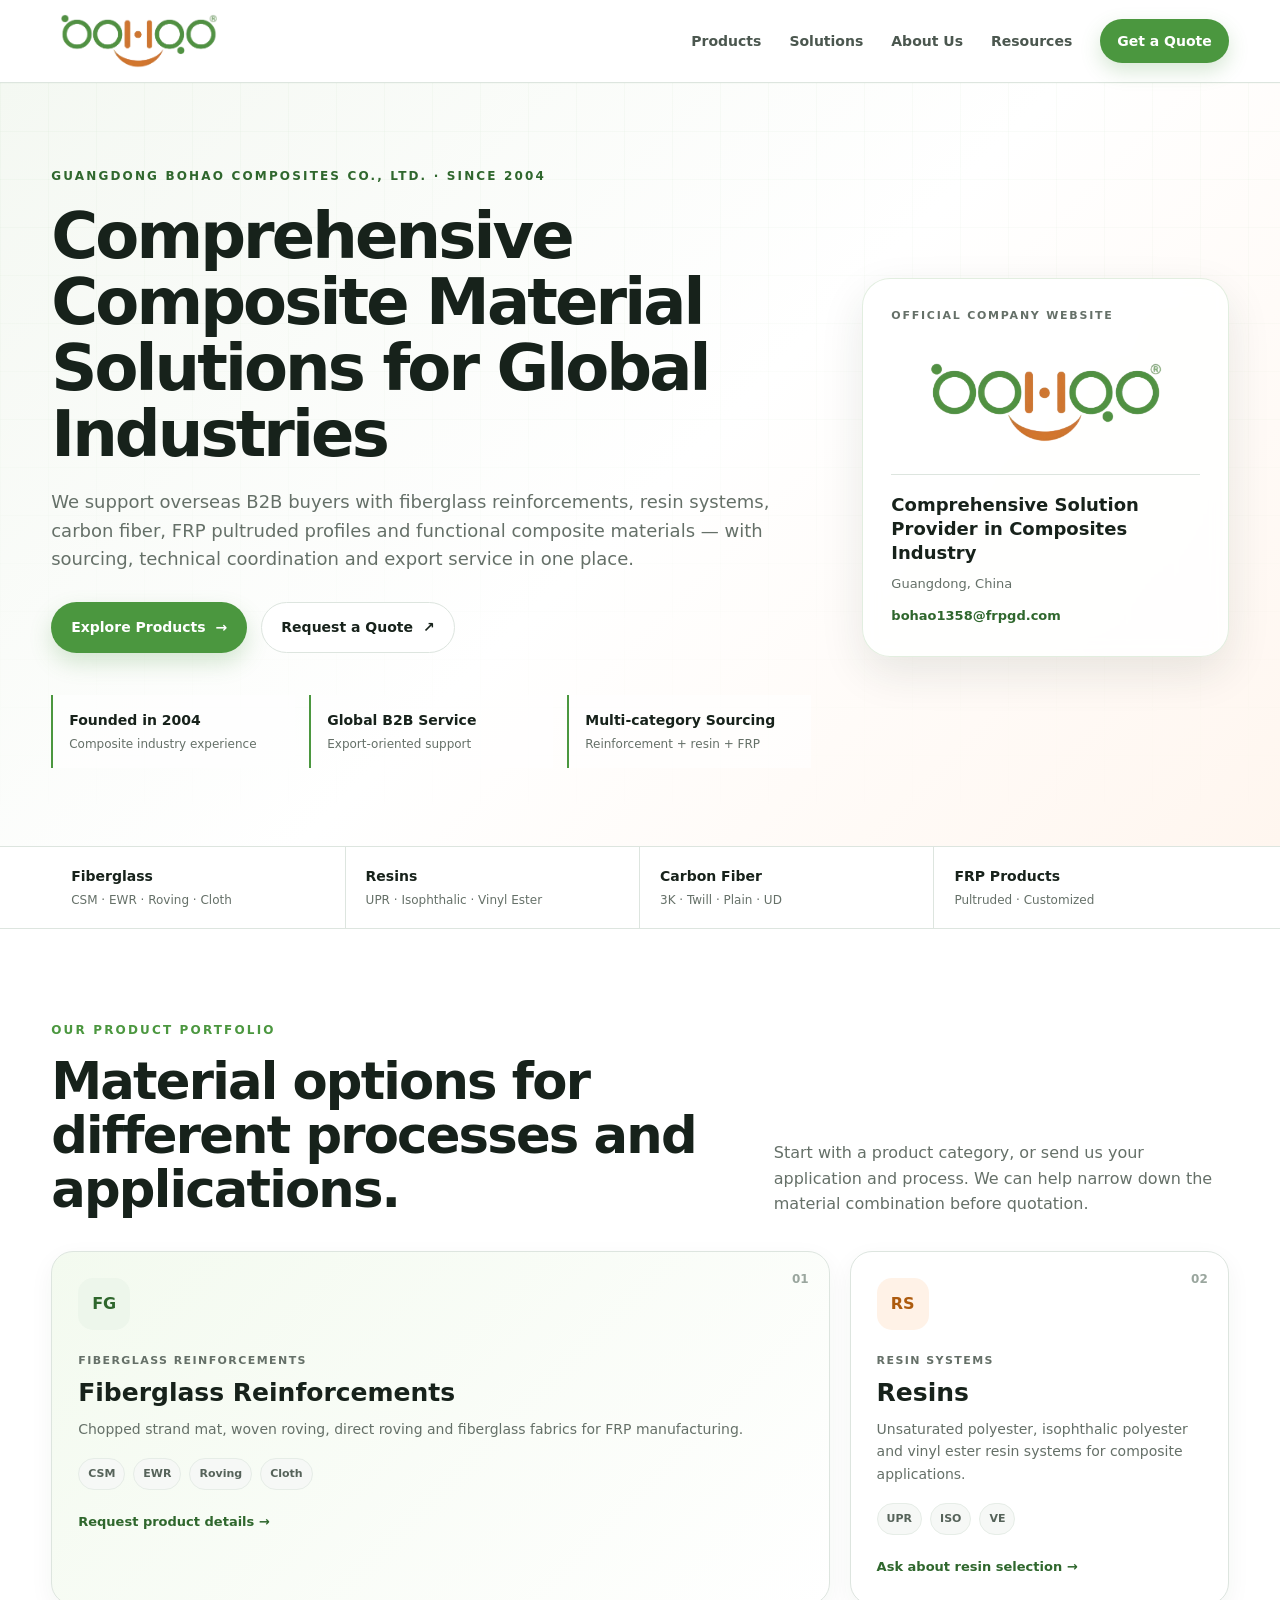
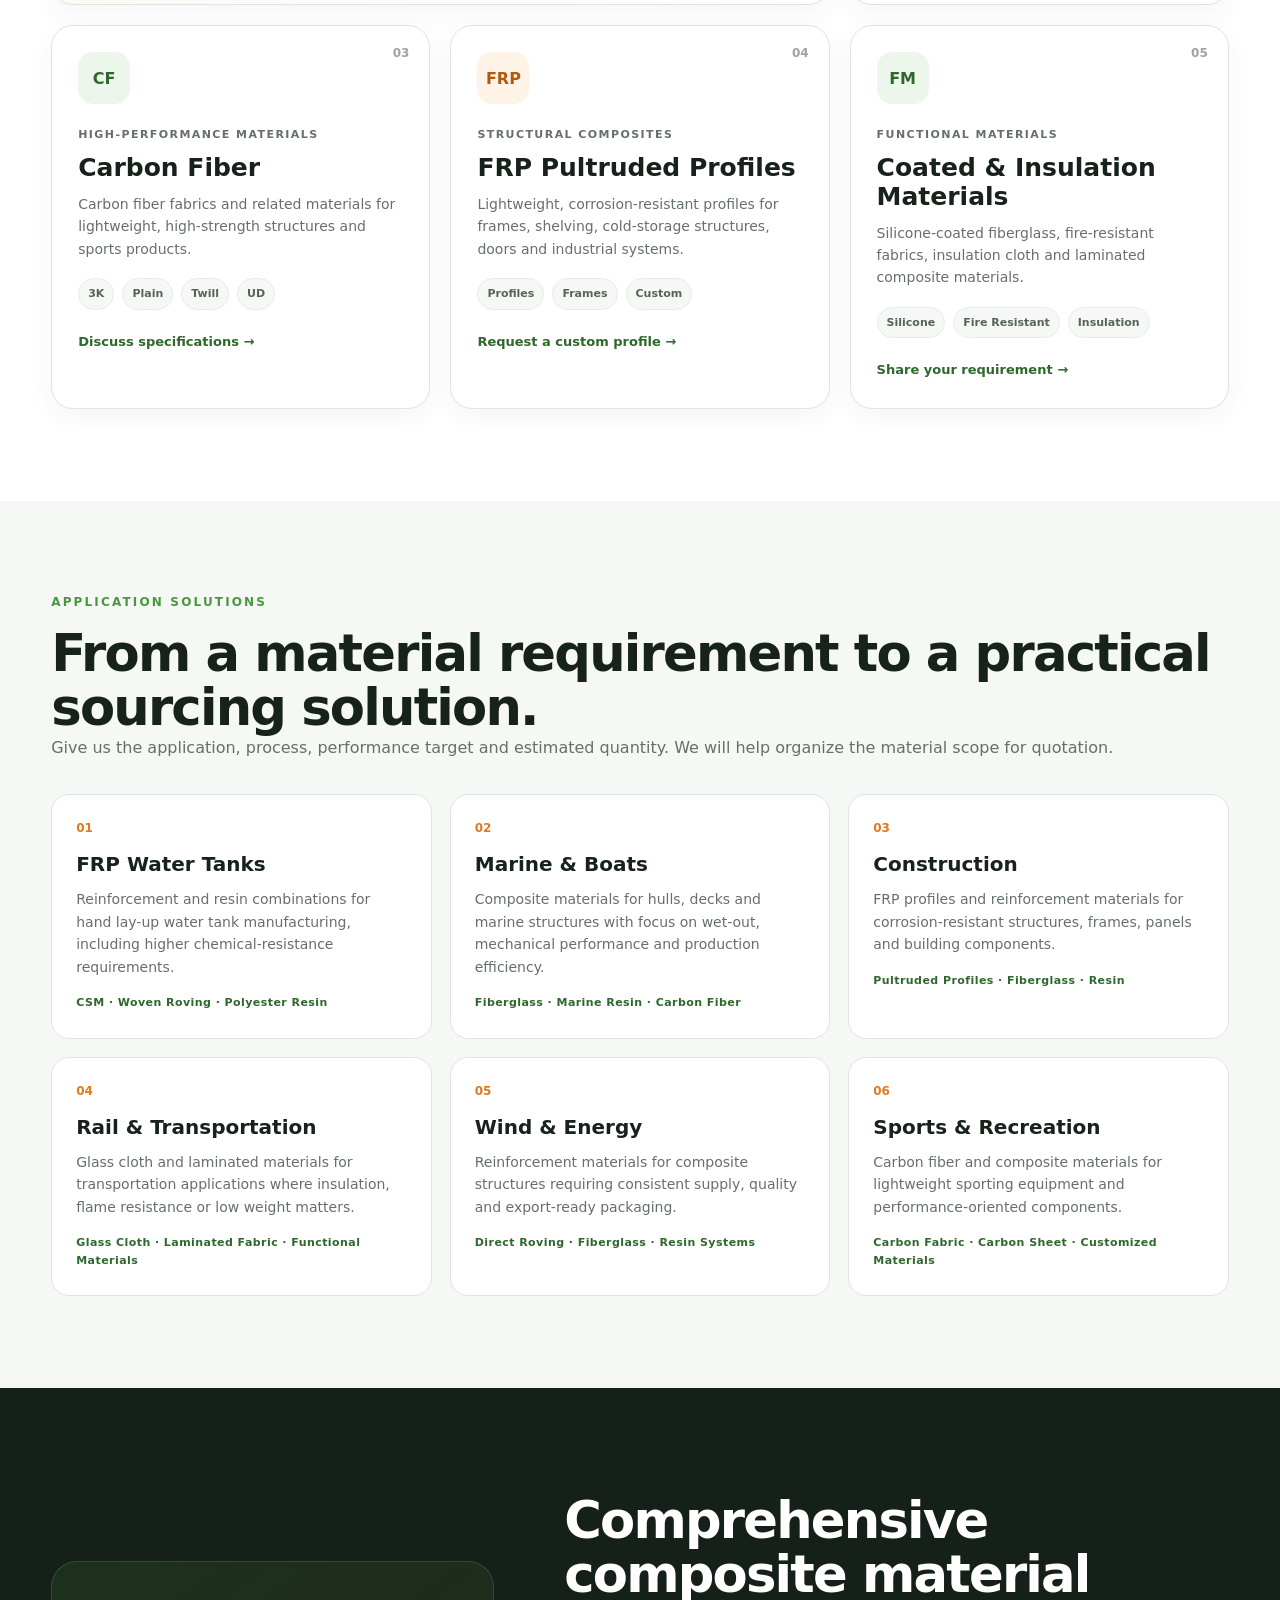
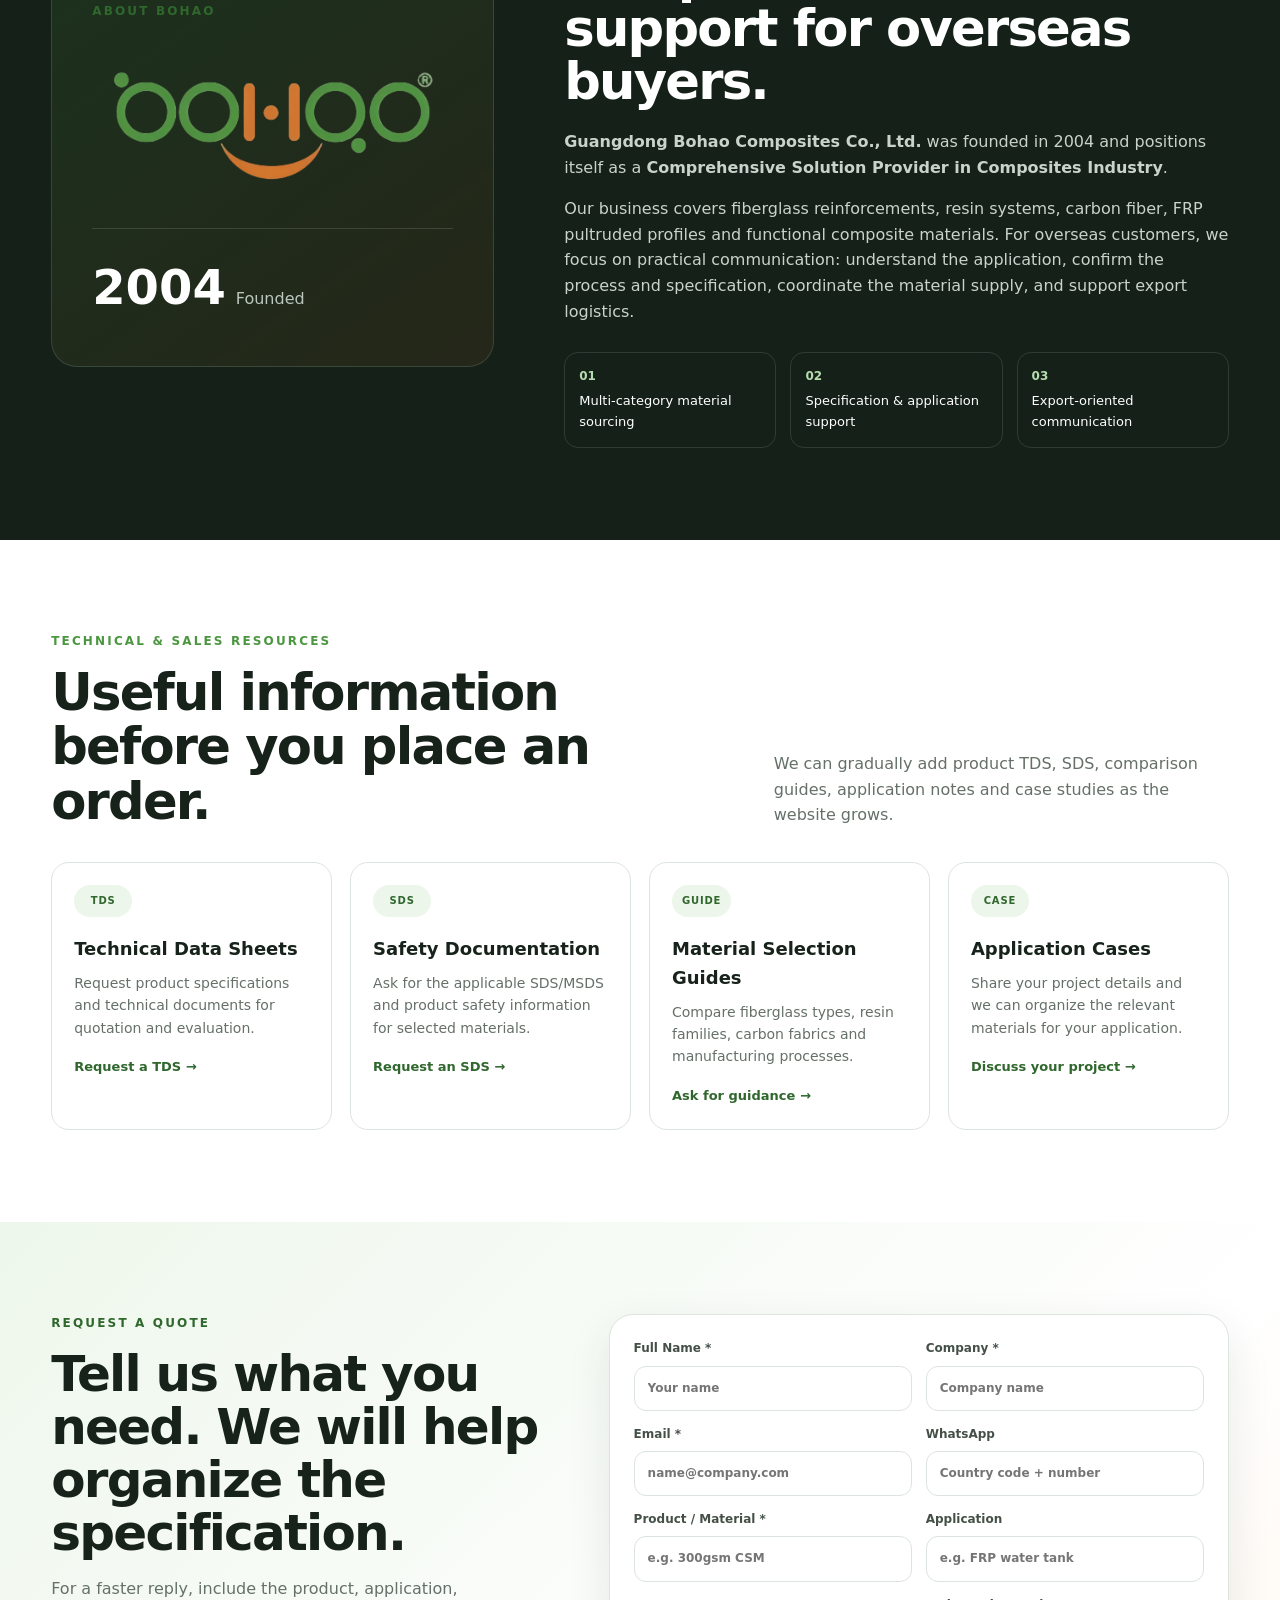
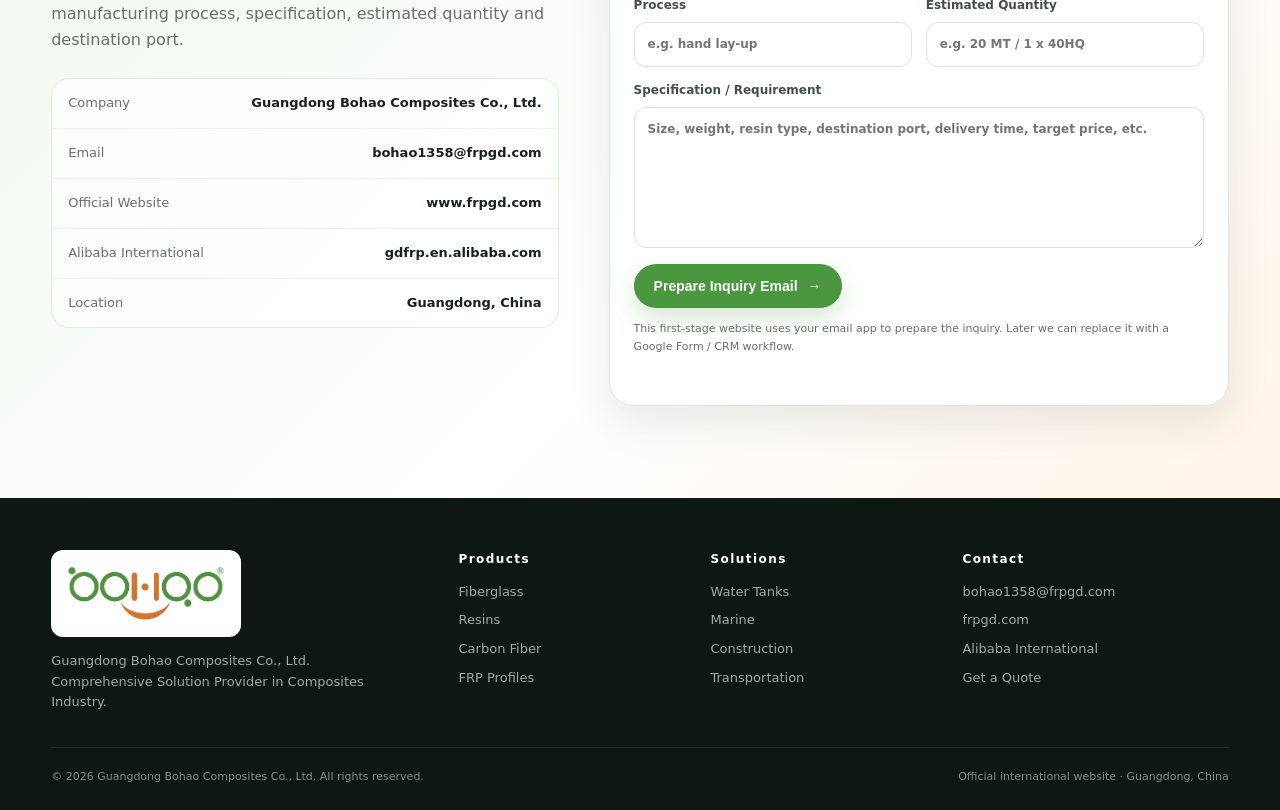
==== commit 934d9d60: "Add files via upload" ====
--- a/index.html
+++ b/index.html
@@ -11,14 +11,14 @@
   <meta property="og:description" content="Comprehensive composite material solutions for global industries — fiberglass, resins, carbon fiber, FRP profiles and functional materials.">
   <meta property="og:type" content="website">
   <meta property="og:url" content="https://bohaocomposites-global.github.io/">
-  <link rel="icon" href="assets/favicon.png" type="image/png">
+  <link rel="icon" href="favicon.png" type="image/png">
   <link rel="stylesheet" href="style.css">
 </head>
 <body>
   <header class="site-header" id="top">
     <div class="container nav-wrap">
       <a class="logo-link" href="#top" aria-label="Guangdong Bohao Composites home">
-        <img src="assets/bohao-logo.png" alt="Guangdong Bohao Composites logo" class="logo-img">
+        <img src="bohao-logo.png" alt="Guangdong Bohao Composites logo" class="logo-img">
       </a>
       <button class="nav-toggle" type="button" aria-expanded="false" aria-controls="site-nav">☰</button>
       <nav class="site-nav" id="site-nav">
@@ -51,7 +51,7 @@
         </div>
         <div class="hero-brand-card">
           <div class="brand-card-top">OFFICIAL COMPANY WEBSITE</div>
-          <img src="assets/bohao-logo.png" alt="Bohao official logo" class="hero-logo">
+          <img src="bohao-logo.png" alt="Bohao official logo" class="hero-logo">
           <div class="brand-card-divider"></div>
           <strong>Comprehensive Solution Provider in Composites Industry</strong>
           <p>Guangdong, China</p>
@@ -155,7 +155,7 @@
       <div class="container about-grid">
         <div class="about-brand">
           <div class="eyebrow">ABOUT BOHAO</div>
-          <img src="assets/bohao-logo.png" alt="Bohao logo" class="about-logo">
+          <img src="bohao-logo.png" alt="Bohao logo" class="about-logo">
           <div class="about-established"><strong>2004</strong><span>Founded</span></div>
         </div>
         <div class="about-copy">
@@ -226,7 +226,7 @@
   <footer class="site-footer">
     <div class="container footer-top">
       <div class="footer-brand-wrap">
-        <img src="assets/bohao-logo.png" alt="Bohao logo" class="footer-logo">
+        <img src="bohao-logo.png" alt="Bohao logo" class="footer-logo">
         <p>Guangdong Bohao Composites Co., Ltd.<br>Comprehensive Solution Provider in Composites Industry.</p>
       </div>
       <div><h4>Products</h4><a href="#products">Fiberglass</a><a href="#products">Resins</a><a href="#products">Carbon Fiber</a><a href="#products">FRP Profiles</a></div>
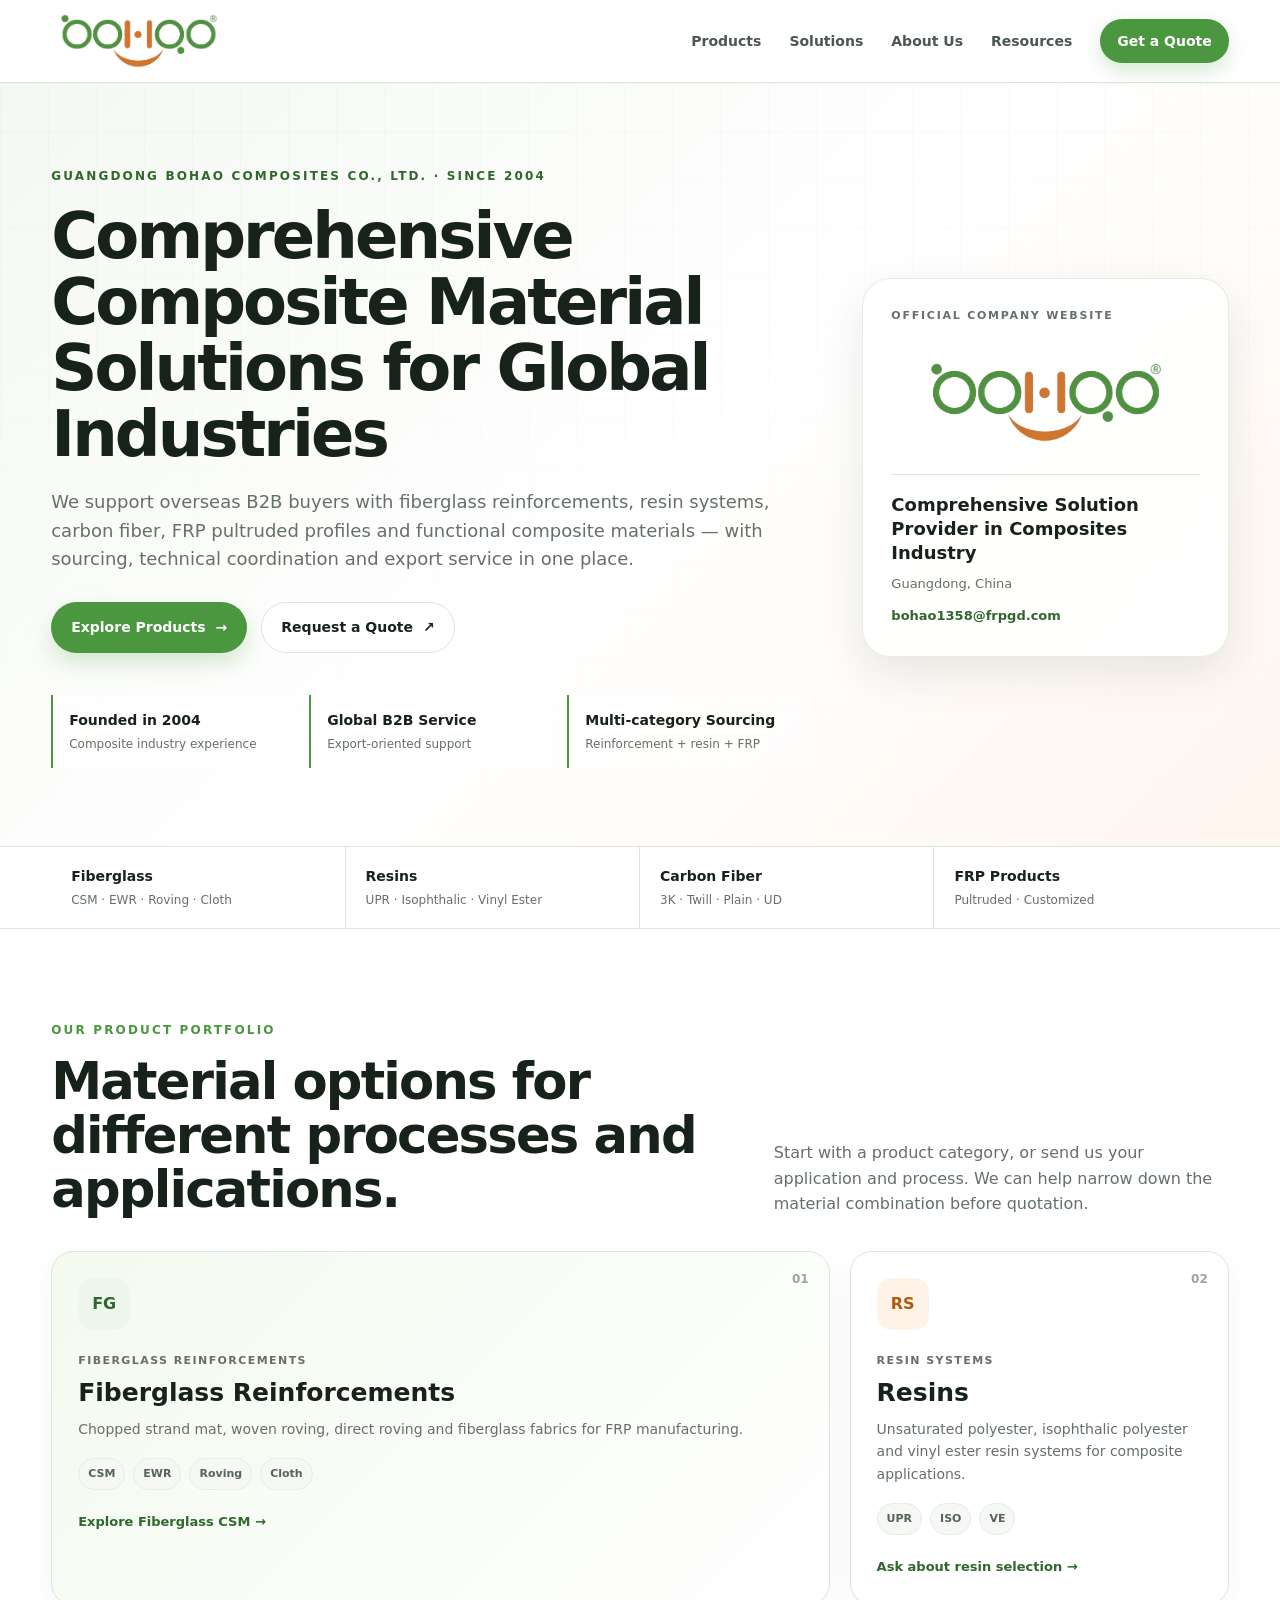
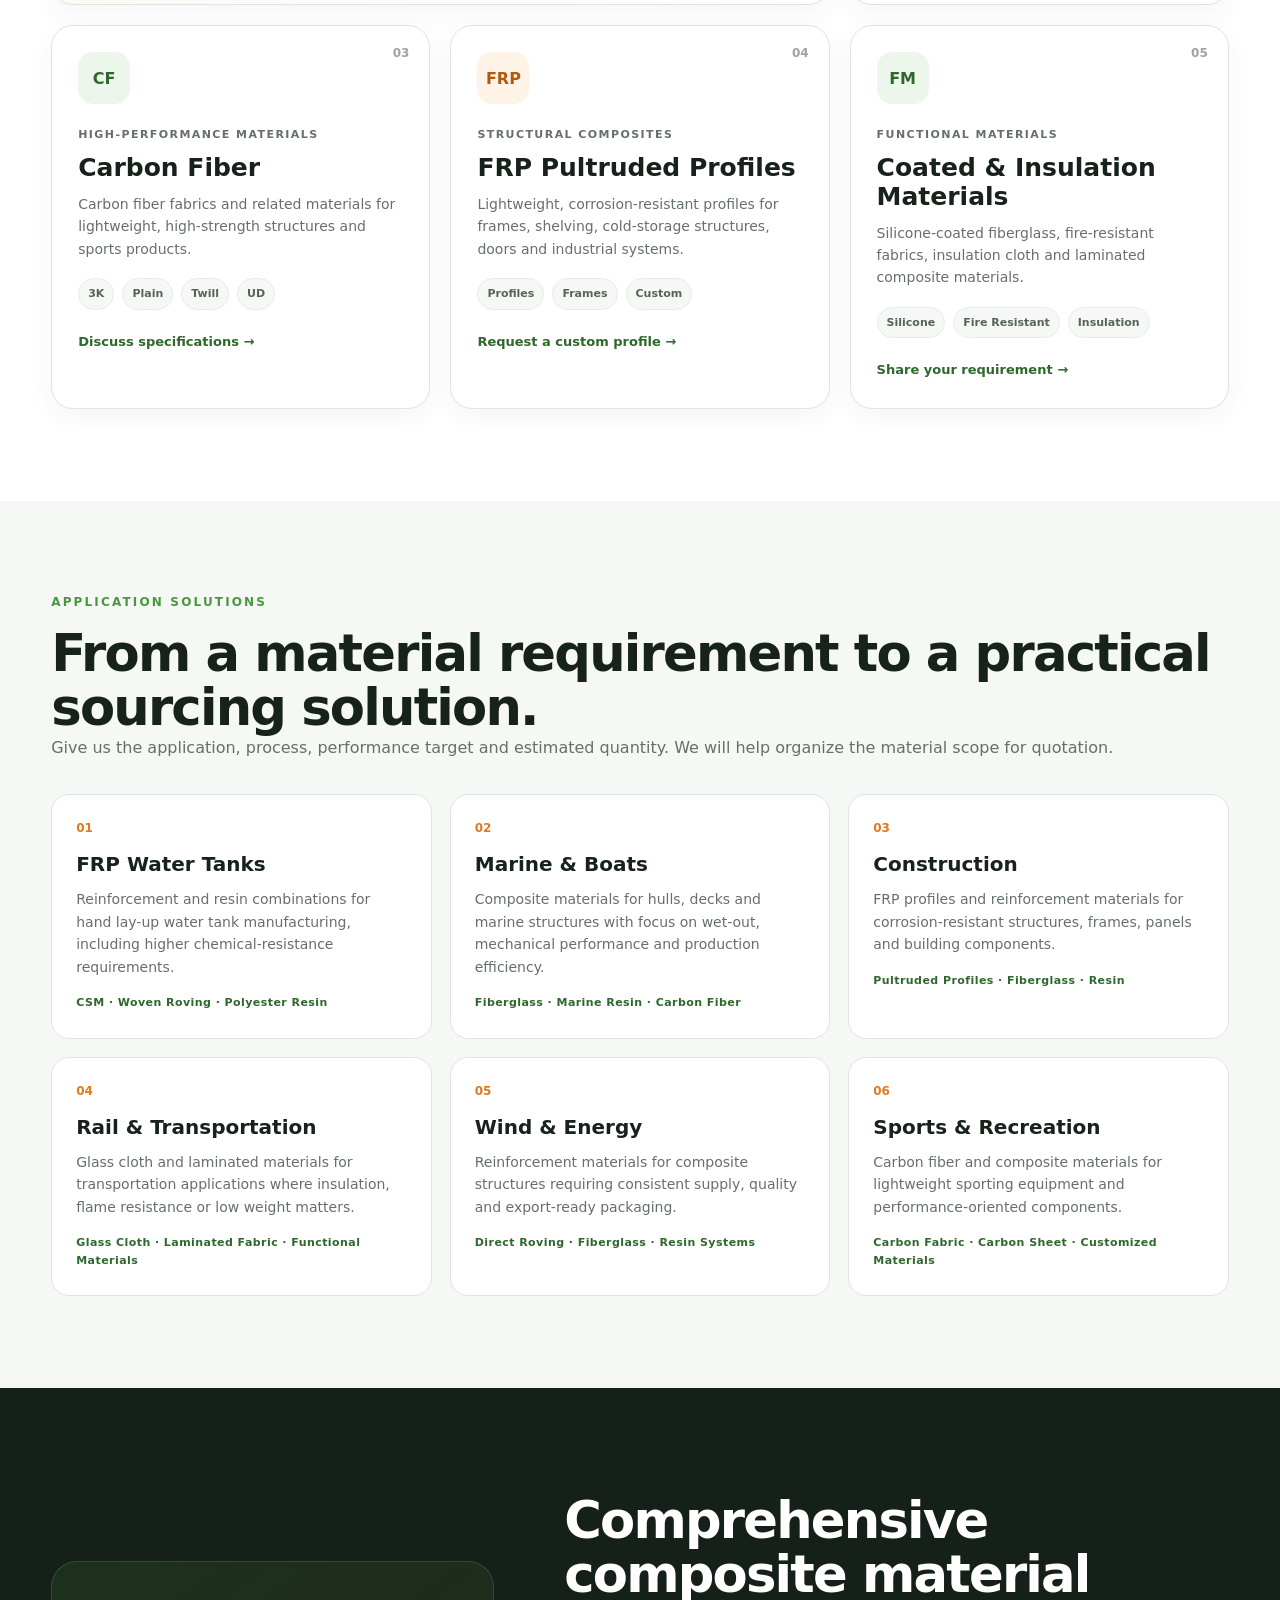
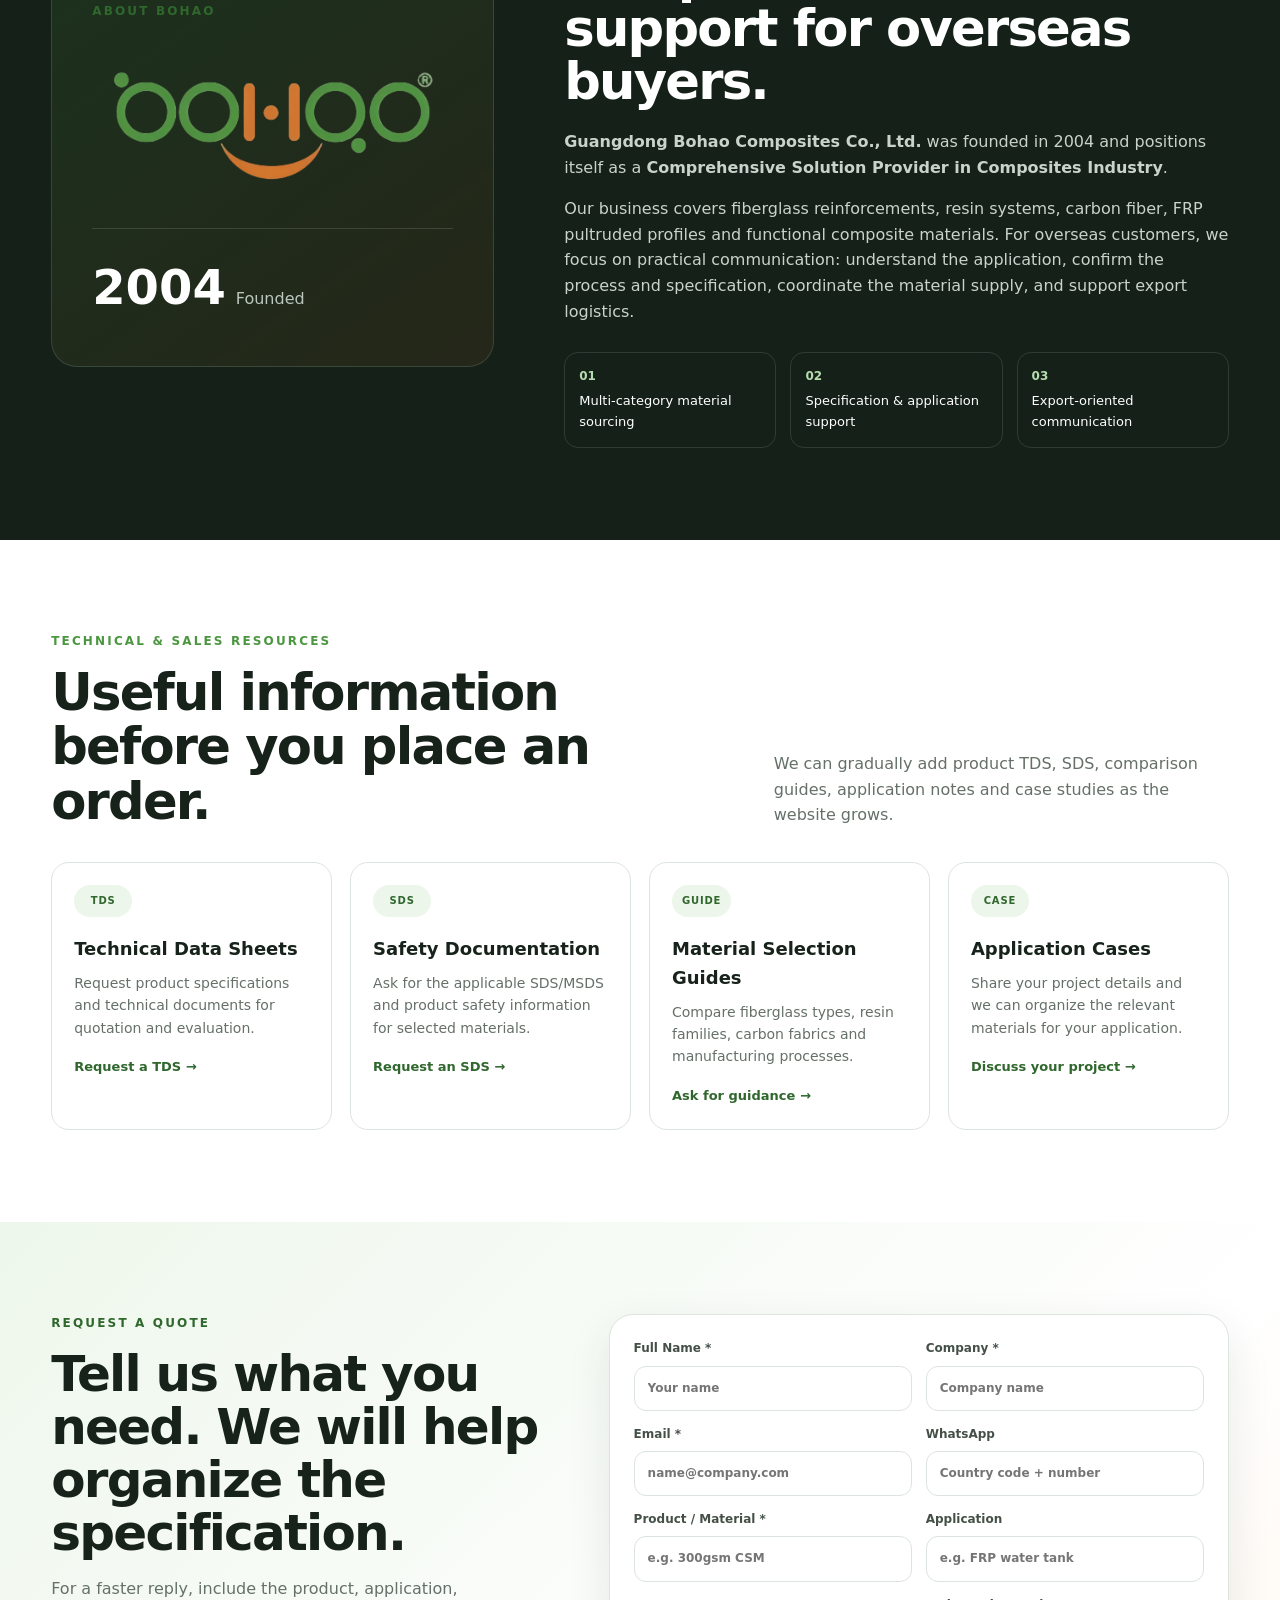
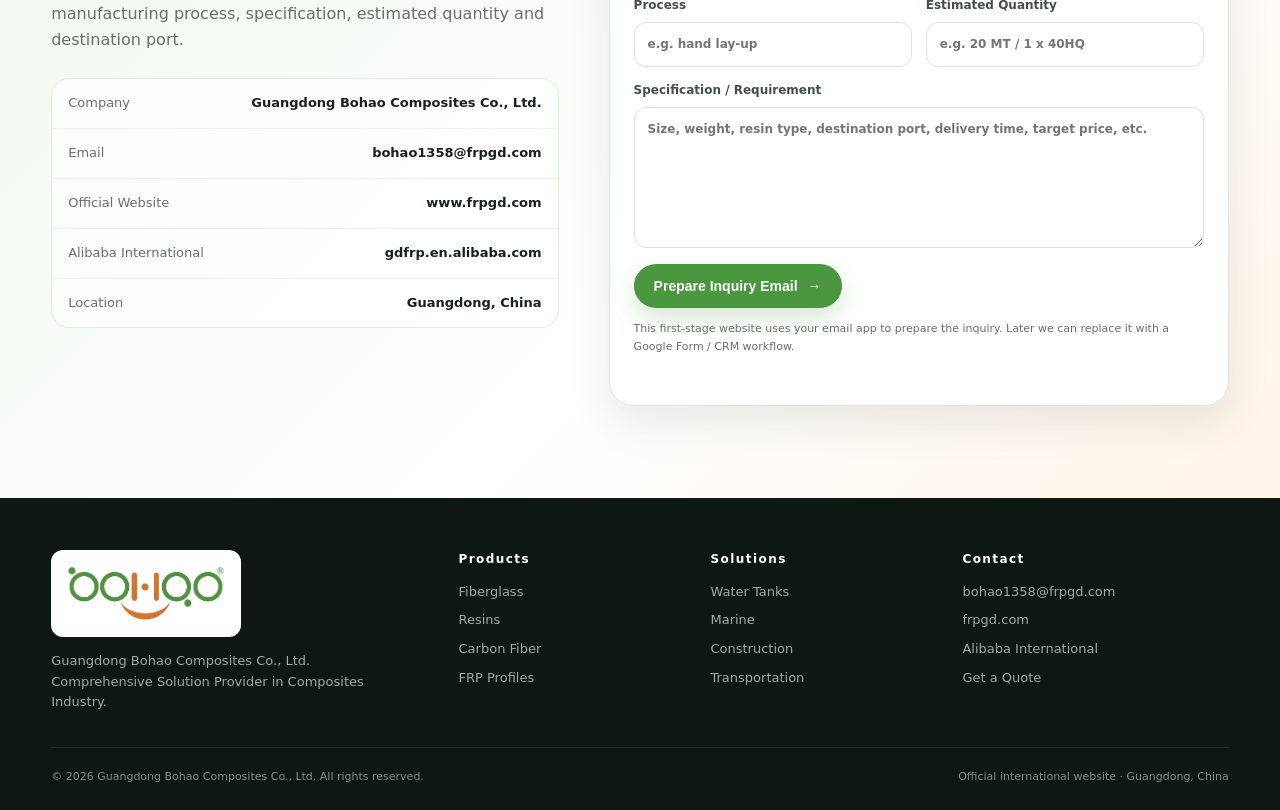
==== commit 466fae0a: "Add files via upload" ====
--- a/index.html
+++ b/index.html
@@ -22,7 +22,7 @@
       </a>
       <button class="nav-toggle" type="button" aria-expanded="false" aria-controls="site-nav">☰</button>
       <nav class="site-nav" id="site-nav">
-        <a href="#products">Products</a>
+        <a href="products.html">Products</a>
         <a href="#solutions">Solutions</a>
         <a href="#about">About Us</a>
         <a href="#resources">Resources</a>
@@ -40,7 +40,7 @@
           <h1>Comprehensive Composite Material Solutions for Global Industries</h1>
           <p class="hero-lead">We support overseas B2B buyers with fiberglass reinforcements, resin systems, carbon fiber, FRP pultruded profiles and functional composite materials — with sourcing, technical coordination and export service in one place.</p>
           <div class="hero-actions">
-            <a class="btn btn-primary" href="#products">Explore Products <span>→</span></a>
+            <a class="btn btn-primary" href="products.html">Explore Products <span>→</span></a>
             <a class="btn btn-outline" href="#quote">Request a Quote <span>↗</span></a>
           </div>
           <div class="hero-meta">
@@ -87,7 +87,7 @@
             <h3>Fiberglass Reinforcements</h3>
             <p>Chopped strand mat, woven roving, direct roving and fiberglass fabrics for FRP manufacturing.</p>
             <div class="chips"><span>CSM</span><span>EWR</span><span>Roving</span><span>Cloth</span></div>
-            <a class="text-link" href="#quote" data-product="Fiberglass Reinforcements">Request product details →</a>
+            <a class="text-link" href="fiberglass-chopped-strand-mat.html">Explore Fiberglass CSM →</a>
           </article>
 
           <article class="card product-card">
--- a/style.css
+++ b/style.css
@@ -71,3 +71,19 @@
 @media (max-width: 760px){
   .nav-wrap{min-height:72px}.nav-toggle{display:block}.site-nav{display:none;position:absolute;top:72px;left:0;right:0;background:#fff;border-bottom:1px solid var(--line);padding:14px 4vw;flex-direction:column;align-items:flex-start;gap:14px}.site-nav.open{display:flex}.site-nav .nav-cta{align-self:stretch;text-align:center}.logo-img{width:148px}.hero-inner{padding:62px 0}.hero h1{font-size:44px}.hero-meta{grid-template-columns:1fr}.trust-grid{grid-template-columns:1fr 1fr}.trust-grid div:nth-child(2){border-right:0}.product-grid,.solution-grid,.resource-grid{grid-template-columns:1fr}.product-card.featured{grid-column:auto}.about-points,.form-grid{grid-template-columns:1fr}.form-grid label.full{grid-column:auto}.footer-top{grid-template-columns:1fr 1fr}.footer-top>div:last-child{grid-column:auto}.footer-bottom{flex-direction:column}.contact-box div{align-items:flex-start;flex-direction:column}.contact-box strong,.contact-box a{text-align:left}.section,.quote-section{padding:72px 0}
 }
+
+.product-hero{padding:72px 0 58px;background:linear-gradient(135deg,#f3faef,#fff 62%,#fff4e8);border-bottom:1px solid var(--line)}
+.breadcrumb{font-size:12px;color:var(--muted);margin-bottom:26px}.breadcrumb a{color:var(--green-dark);font-weight:700}
+.product-hero-grid{display:grid;grid-template-columns:1.15fr .85fr;gap:48px;align-items:center}
+.product-hero h1{font-size:clamp(42px,5.5vw,72px);line-height:1.02;letter-spacing:-.045em;margin:12px 0 18px}
+.product-kicker{font-size:11px;letter-spacing:.14em;font-weight:900;color:var(--green-dark)}
+.product-lead{font-size:18px;line-height:1.65;color:var(--muted);max-width:760px}
+.product-hero-card{background:#fff;border:1px solid var(--line);border-radius:24px;padding:28px;box-shadow:var(--shadow)}
+.product-hero-card .mini-label{font-size:10px;letter-spacing:.14em;font-weight:900;color:var(--muted)}
+.product-hero-card h3{font-size:24px;margin:10px 0}.product-hero-card ul{padding-left:18px;color:var(--muted);line-height:1.8}
+.detail-grid{display:grid;grid-template-columns:1.15fr .85fr;gap:28px;align-items:start}
+.detail-card{background:#fff;border:1px solid var(--line);border-radius:20px;padding:26px}
+.detail-card h2{margin-top:0;font-size:28px}.spec-table{width:100%;border-collapse:collapse}.spec-table th,.spec-table td{text-align:left;padding:11px 10px;border-bottom:1px solid var(--line);vertical-align:top;font-size:13px}.spec-table th{width:36%;color:#526058;background:#f8faf8}
+.info-note{font-size:12px;color:var(--muted);padding:12px 14px;border-left:3px solid var(--orange);background:#fff8f0;margin-top:16px}
+.product-cta{margin-top:28px;display:flex;gap:12px;flex-wrap:wrap}.tag-row{display:flex;gap:8px;flex-wrap:wrap;margin:16px 0}.tag-pill{font-size:11px;font-weight:800;padding:7px 10px;border-radius:999px;background:var(--green-soft);color:var(--green-dark)}
+@media (max-width:980px){.product-hero-grid,.detail-grid{grid-template-columns:1fr}}
